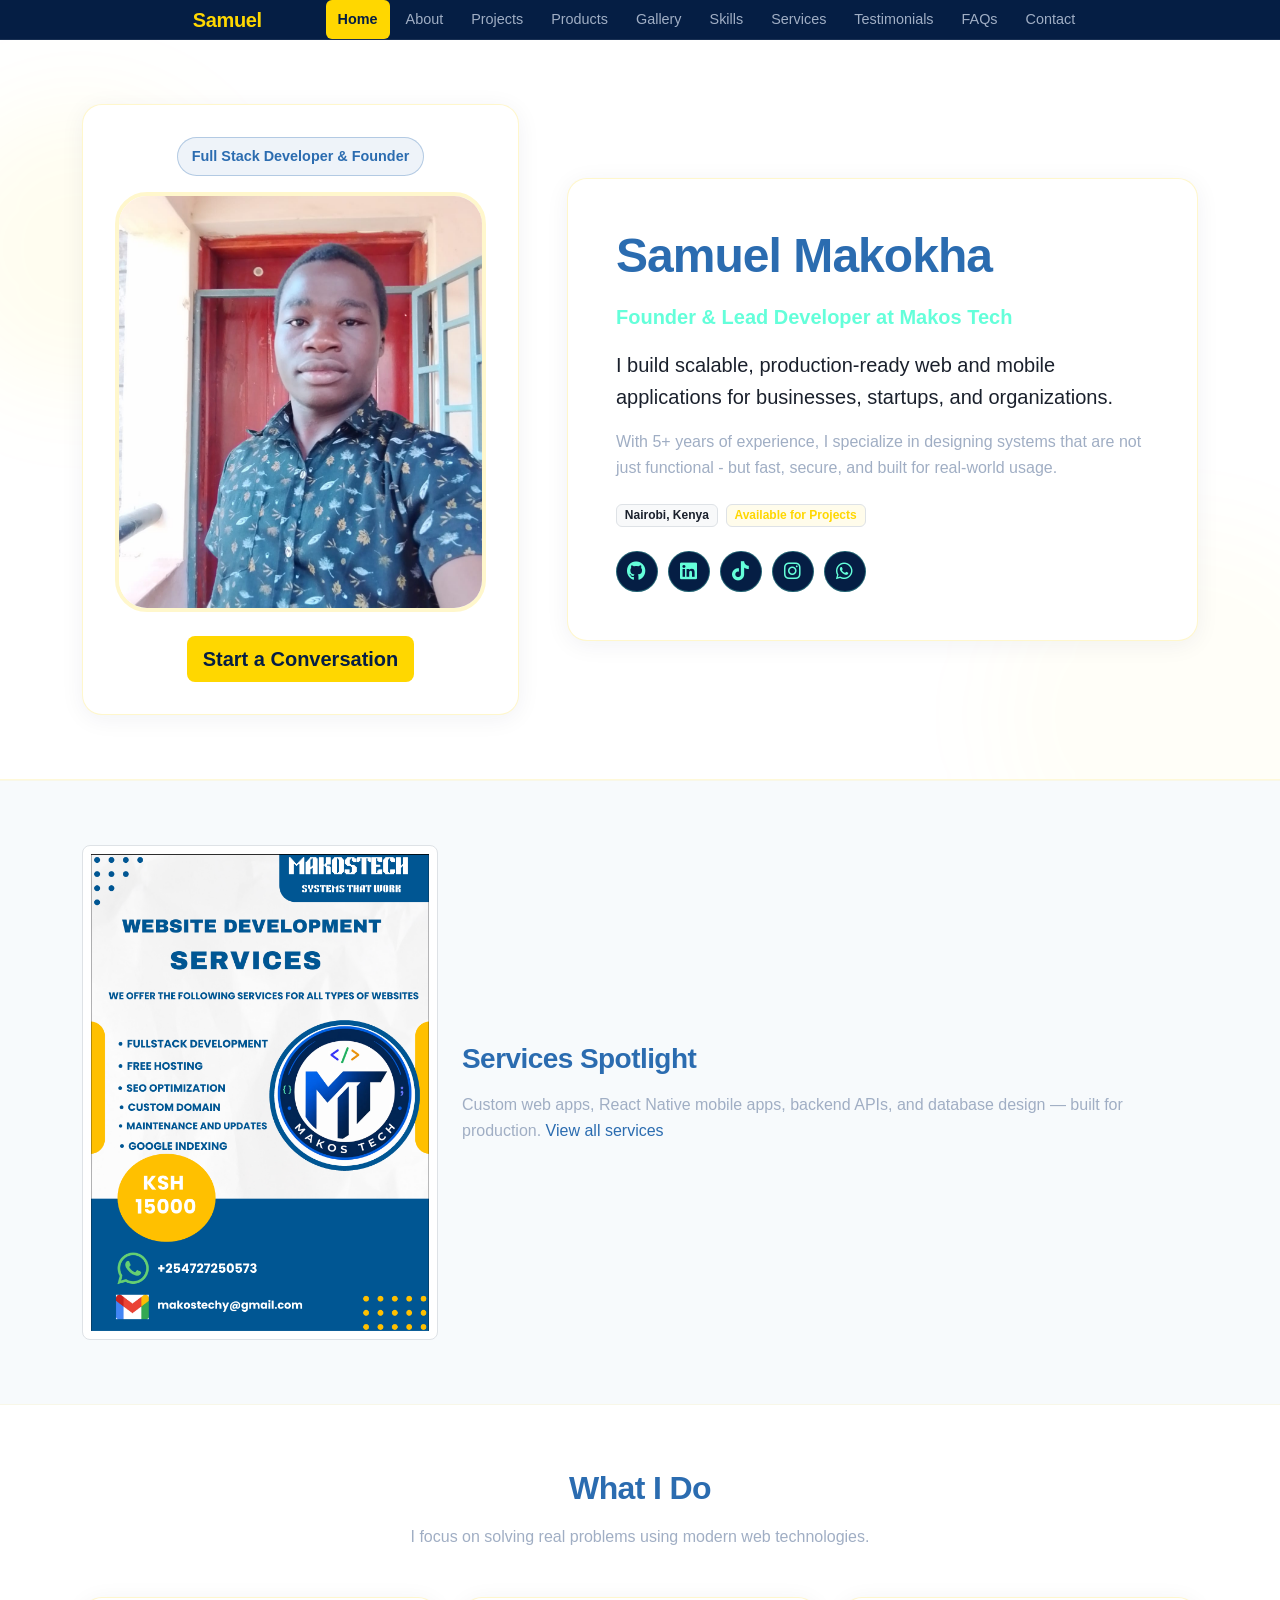
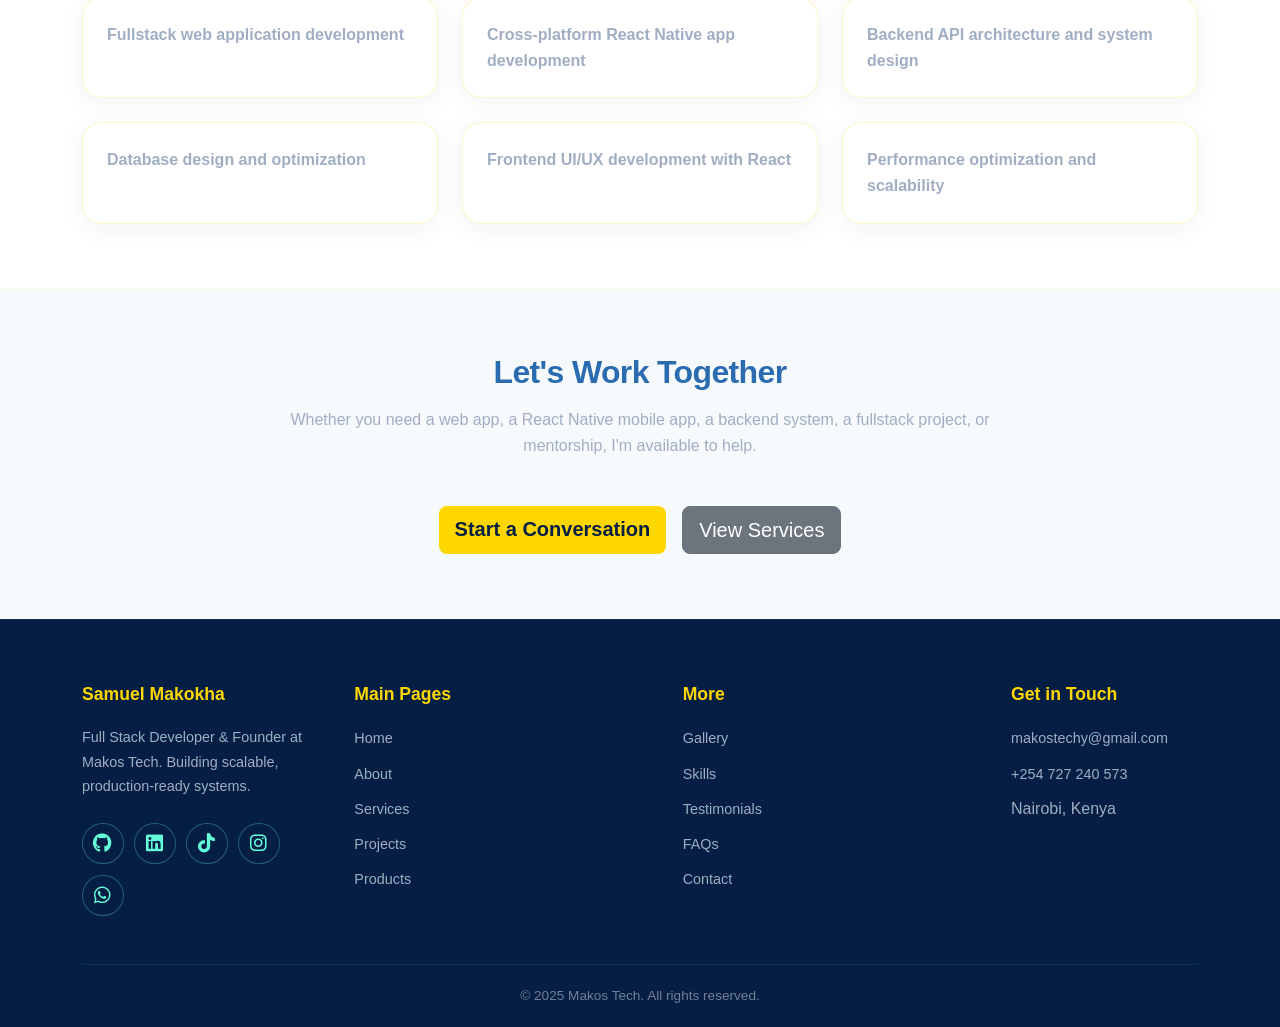
==== index.html @ b1ab79cf "change heading color from yellow to blue" ====
<!DOCTYPE html>
<html lang="en">
<head>
  <meta charset="utf-8">
  <meta name="viewport" content="width=device-width, initial-scale=1">
  <title>Samuel Makokha - Portfolio</title>
  <link href="https://cdn.jsdelivr.net/npm/bootstrap@5.3.8/dist/css/bootstrap.min.css" rel="stylesheet">
  <link rel="stylesheet" href="https://cdnjs.cloudflare.com/ajax/libs/font-awesome/6.4.2/css/all.min.css" />
  <link rel="stylesheet" href="style.css">
  <link rel="icon" type="image/x-icon" href="/images/MT logo.png">
</head>
<body>
  <nav class="nav" aria-label="Main navigation">
    <div class="nav-wrap">
      <a class="nav-brand" href="index.html">Samuel</a>
      <input class="nav-check" id="nav-open" type="checkbox" aria-label="Open navigation">
      <label class="nav-toggle" for="nav-open" aria-label="Toggle navigation">
        <span></span>
        <span></span>
        <span></span>
      </label>
      <div class="nav-menu">
        <ul class="nav-list">
          <li class="nav-item"><a class="nav-link is-active" href="index.html">Home</a></li>
          <li class="nav-item"><a class="nav-link" href="about.html">About</a></li>
          <li class="nav-item"><a class="nav-link" href="projects.html">Projects</a></li>
          <li class="nav-item"><a class="nav-link" href="products.html">Products</a></li>
          <li class="nav-item"><a class="nav-link" href="gallery.html">Gallery</a></li>
          <li class="nav-item"><a class="nav-link" href="skills.html">Skills</a></li>
          <li class="nav-item"><a class="nav-link" href="services.html">Services</a></li>
          <li class="nav-item"><a class="nav-link" href="testimonials.html">Testimonials</a></li>
          <li class="nav-item"><a class="nav-link" href="faqs.html">FAQs</a></li>
          <li class="nav-item"><a class="nav-link" href="contact.html">Contact</a></li>
        </ul>
      </div>
    </div>
  </nav>
  <main>
    <section class="hero-section section-block">
      <div class="container position-relative z-1">
        <div class="row align-items-center g-5">
          <div class="col-lg-5">
            <div class="hero-left-card">
              <span class="pill pill-teal">Full Stack Developer & Founder</span>
              <img src="images/profile.jpeg" alt="Samuel Makokha" class="hero-image mb-4">
              <a class="btn btn-primary btn-lg" href="contact.html">Start a Conversation</a>
            </div>
          </div>

          <div class="col-lg-7">
            <div class="hero-right-card p-4 p-md-5">
              <h1 class="section-heading display-5 fw-bold mb-3">Samuel Makokha</h1>
              <p class="lead text-blue fw-semibold mb-3">Founder & Lead Developer at Makos Tech</p>
              <p class="fs-5 text-dark mb-3">I build scalable, production-ready web and mobile applications for businesses,
                 startups, and organizations.</p>
              <p class="fs-6 text-secondary mb-4">With 5+ years of experience, I specialize in designing systems that are not just functional - but fast, secure, and built for real-world usage.</p>

              <div class="d-flex flex-wrap gap-2 mb-4">
                <span class="badge bg-light text-dark border">Nairobi, Kenya</span>
                <span class="badge border badge-gold">Available for Projects</span>
              </div>

              <div class="social-links">
                <a class="social-link" href="https://github.com/makos-757" target="_blank" rel="noopener noreferrer" aria-label="Open GitHub" title="GitHub"><i class="fa-brands fa-github"></i></a>
                <a class="social-link" href="https://www.linkedin.com/company/makos-tech/?viewAsMember=true" target="_blank" rel="noopener noreferrer" aria-label="Open LinkedIn" title="LinkedIn"><i class="fa-brands fa-linkedin"></i></a>
                <a class="social-link" href="https://www.tiktok.com/@makostech" target="_blank" rel="noopener noreferrer" aria-label="Open TikTok" title="TikTok"><i class="fa-brands fa-tiktok"></i></a>
                <a class="social-link" href="https://www.instagram.com/makostech/" target="_blank" rel="noopener noreferrer" aria-label="Open Instagram" title="Instagram"><i class="fa-brands fa-instagram"></i></a>
                <a class="social-link" href="https://chat.whatsapp.com/KTQZyUIT5fdFhm53N8FenB?s=cl&p=i&ilr=4" target="_blank" rel="noopener noreferrer" aria-label="Open WhatsApp" title="WhatsApp"><i class="fa-brands fa-whatsapp"></i></a>
              </div>
            </div>
          </div>
        </div>
      </div>
    </section>
  
    <section class="section-block bg-blue-soft">
      <div class="container">
        <div class="row align-items-center g-4">
          <div class="col-lg-4">
            <img src="images/services.png" alt="Services overview" class="img-fluid rounded-3 border bg-white p-2">
          </div>
          <div class="col-lg-8">
            <h2 class="section-heading h3 mb-3">Services Spotlight</h2>
            <p class="section-subtitle mb-0">Custom web apps, React Native mobile apps, backend APIs, and database design — built for production. <a href="services.html">View all services</a></p>
          </div>
        </div>
      </div>
    </section>
    <section class="section-block bg-white">
      <div class="container">
        <div class="text-center mb-5">
          <h2 class="section-heading h2 mb-3">What I Do</h2>
          <p class="section-subtitle subtitle-box">I focus on solving real problems using modern web technologies.</p>
        </div>

        <div class="row g-4">
          <div class="col-md-6 col-lg-4">
            <article class="soft-card p-4 h-100"><strong>Fullstack web application development</strong></article>
          </div>
          <div class="col-md-6 col-lg-4">
            <article class="soft-card p-4 h-100"><strong>Cross-platform React Native app development</strong></article>
          </div>
          <div class="col-md-6 col-lg-4">
            <article class="soft-card p-4 h-100"><strong>Backend API architecture and system design</strong></article>
          </div>
          <div class="col-md-6 col-lg-4">
            <article class="soft-card p-4 h-100"><strong>Database design and optimization</strong></article>
          </div>
          <div class="col-md-6 col-lg-4">
            <article class="soft-card p-4 h-100"><strong>Frontend UI/UX development with React</strong></article>
          </div>
          <div class="col-md-6 col-lg-4">
            <article class="soft-card p-4 h-100"><strong>Performance optimization and scalability</strong></article>
          </div>
        </div>
      </div>
    </section>

    <section class="section-block bg-blue-soft">
      <div class="container">
        <div class="text-center mb-5">
          <h2 class="section-heading h2 mb-3">Let's Work Together</h2>
          <p class="section-subtitle subtitle-box">Whether you need a web app, a React Native mobile app, a backend system, a fullstack project, or mentorship, I'm available to help.</p>
        </div>
        <div class="d-flex flex-column flex-md-row justify-content-center gap-3">
          <a class="btn btn-primary btn-lg" href="contact.html">Start a Conversation</a>
          <a class="btn btn-secondary btn-lg" href="services.html">View Services</a>
        </div>
      </div>
    </section>
  </main>

  <footer class="site-footer">
    <div class="container">
      <div class="footer-grid">
        <div class="footer-col">
          <h4 class="footer-heading">Samuel Makokha</h4>
          <p class="footer-text">Full Stack Developer & Founder at Makos Tech. Building scalable, production-ready systems.</p>
          <div class="social-links">
            <a class="social-link" href="https://github.com/makos-757" target="_blank" rel="noopener noreferrer" aria-label="GitHub"><i class="fa-brands fa-github"></i></a>
            <a class="social-link" href="https://www.linkedin.com/company/makos-tech/?viewAsMember=true" target="_blank" rel="noopener noreferrer" aria-label="LinkedIn"><i class="fa-brands fa-linkedin"></i></a>
            <a class="social-link" href="https://www.tiktok.com/@makostech" target="_blank" rel="noopener noreferrer" aria-label="TikTok"><i class="fa-brands fa-tiktok"></i></a>
            <a class="social-link" href="https://www.instagram.com/makostech/" target="_blank" rel="noopener noreferrer" aria-label="Instagram"><i class="fa-brands fa-instagram"></i></a>
            <a class="social-link" href="https://chat.whatsapp.com/KTQZyUIT5fdFhm53N8FenB?s=cl&p=i&ilr=4" target="_blank" rel="noopener noreferrer" aria-label="WhatsApp"><i class="fa-brands fa-whatsapp"></i></a>
          </div>
        </div>

        <div class="footer-col">
          <h4 class="footer-heading">Main Pages</h4>
          <ul class="footer-links">
            <li><a href="index.html">Home</a></li>
            <li><a href="about.html">About</a></li>
            <li><a href="services.html">Services</a></li>
            <li><a href="projects.html">Projects</a></li>
            <li><a href="products.html">Products</a></li>
          </ul>
        </div>

        <div class="footer-col">
          <h4 class="footer-heading">More</h4>
          <ul class="footer-links">
            <li><a href="gallery.html">Gallery</a></li>
            <li><a href="skills.html">Skills</a></li>
            <li><a href="testimonials.html">Testimonials</a></li>
            <li><a href="faqs.html">FAQs</a></li>
            <li><a href="contact.html">Contact</a></li>
          </ul>
        </div>

        <div class="footer-col">
          <h4 class="footer-heading">Get in Touch</h4>
          <ul class="footer-links">
            <li><a href="mailto:makostechy@gmail.com">makostechy@gmail.com</a></li>
            <li><a href="tel:+254727240573">+254 727 240 573</a></li>
            <li>Nairobi, Kenya</li>
          </ul>
        </div>
      </div>

      <div class="footer-bottom">
        <p>&copy; 2025 Makos Tech. All rights reserved.</p>
      </div>
    </div>
  </footer>
  <button id="scrollTopBtn" aria-label="Scroll to top" title="Back to top">&#8593;</button>
  <script src="https://cdn.jsdelivr.net/npm/bootstrap@5.3.8/dist/js/bootstrap.bundle.min.js"></script>
  <script src="main.js"></script>
</body>
</html>
---- style.css ----
/* ---Base Styles--- */
* {
  box-sizing: border-box;
  margin: 0;
  padding: 0;
  font-family: 'Poppins', sans-serif;
}

body {
  background: #ffffff;
  color: #a0aec4;
  line-height: 1.6;
}

a {
  color: #2b6cb0;
  text-decoration: none;
  transition: color 0.2s ease;
}

a:hover {
  color: #ffd700;
}

/* ---Navbar Styles--- */
.nav {
  background: #051e44;
  border-bottom: 1px solid rgba(255, 255, 255, 0.08);
  position: sticky;
  top: 0;
  z-index: 1000;
}

.nav-wrap {
  align-items: center;
  display: flex;
  gap: 4rem;
  margin: 0 auto;
  max-width: 1200px;
  padding: 0 1rem;
  position: relative;
}

.nav-brand {
  color: #ffd700;
  font-weight: 700;
  font-size: 1.25rem;
  text-decoration: none;
  letter-spacing: -0.02em;
}

.nav-menu {
  align-items: center;
  display: flex;
  margin-left: auto;
}

.nav-list {
  align-items: center;
  display: flex;
  gap: 0.25rem;
  list-style: none;
  margin: 0;
  padding: 0;
}

.nav-link {
  border-radius: 0.375rem;
  color: #a0aec4;
  display: block;
  padding: 0.5rem 0.75rem;
  text-decoration: none;
  font-size: 0.9rem;
  font-weight: 500;
  transition: background-color 0.2s ease, color 0.2s ease, transform 0.2s ease;
}

.nav-link:hover,
.nav-link:focus {
  background: rgba(255, 215, 0, 0.1);
  color: #ffd700;
}

.nav-link.is-active {
  background: #ffd700;
  color: #051e44;
  font-weight: 600;
}

.nav-check {
  display: none;
}

.nav-toggle {
  align-items: center;
  background: transparent;
  border: 1px solid rgba(255, 255, 255, 0.2);
  border-radius: 0.375rem;
  cursor: pointer;
  display: none;
  flex-direction: column;
  gap: 4px;
  justify-content: center;
  padding: 0.4rem 0.5rem;
  transition: background-color 0.2s ease;
}

.nav-toggle:hover {
  background: rgba(255, 215, 0, 0.1);
}

.nav-toggle span {
  background: #ffd700;
  border-radius: 999px;
  display: block;
  height: 2px;
  width: 20px;
}

/* ---Section Styles--- */
.section-block {
  padding: 4rem 0;
}

.section-block.compact {
  padding: 3rem 0;
}

.section-heading {
  color: #2b6cb0;
  font-weight: 800;
  letter-spacing: -0.02em;
}

.section-subtitle {
  color: #a0aec4;
}

/* ---Hero Styles--- */
.hero-section {
  background: #ffffff;
  border-bottom: 1px solid rgba(255, 215, 0, 0.15);
  overflow: hidden;
  position: relative;
}

.hero-section::before,
.hero-section::after {
  background: rgba(255, 215, 0, 0.06);
  border-radius: 999px;
  content: "";
  filter: blur(48px);
  position: absolute;
}

.hero-section::before {
  height: 18rem;
  left: -4rem;
  top: 4rem;
  width: 18rem;
}

.hero-section::after {
  height: 24rem;
  opacity: 0.5;
  right: -6rem;
  bottom: -8rem;
  width: 24rem;
}

.hero-left-card,
.hero-right-card,
.soft-card,
.project-card,
.skill-card,
.contact-card {
  background: #ffffff;
  border: 1px solid rgba(255, 215, 0, 0.2);
  border-radius: 1.25rem;
  box-shadow: 0 4px 24px rgba(5, 30, 68, 0.06);
}

.hero-left-card {
  align-items: center;
  display: flex;
  flex-direction: column;
  justify-content: center;
  min-height: 100%;
  padding: 2rem;
  text-align: center;
}

.hero-image {
  border: 4px solid rgba(255, 215, 0, 0.2);
  border-radius: 2rem;
  height: 100%;
  max-height: 420px;
  object-fit: cover;
  width: 100%;
}

/* ---Cards & Components--- */
.pill {
  align-items: center;
  background: rgba(255, 215, 0, 0.08);
  border: 1px solid rgba(255, 215, 0, 0.25);
  border-radius: 999px;
  color: #2b6cb0;
  display: inline-flex;
  font-size: 0.9rem;
  font-weight: 700;
  gap: 0.4rem;
  margin-bottom: 1rem;
  padding: 0.45rem 0.85rem;
}

.service-card,
.feature-card,
.project-card,
.skill-card,
.contact-card {
  transition: transform 0.2s ease, border-color 0.2s ease, box-shadow 0.2s ease;
}

.service-card:hover,
.feature-card:hover,
.project-card:hover,
.skill-card:hover,
.contact-card:hover {
  border-color: #ffd700;
  box-shadow: 0 8px 32px rgba(255, 215, 0, 0.1);
  transform: translateY(-3px);
}

.skill-group {
  background: #ffffff;
  border: 1px solid rgba(255, 215, 0, 0.2);
  border-radius: 1rem;
  padding: 1.5rem;
}

.skill-row {
  margin-bottom: 1rem;
}

.skill-label {
  color: #1a202c;
  font-size: 0.95rem;
  font-weight: 700;
}

.skill-percent {
  color: #ffd700;
  font-weight: 800;
}

.skill-track {
  background: rgba(255, 215, 0, 0.12);
  border-radius: 999px;
  height: 0.65rem;
  overflow: hidden;
}

.skill-fill {
  background: linear-gradient(90deg, #ffd700, #e6c200);
  border-radius: 999px;
  height: 100%;
}


/* ---Unified Utilities--- */
.pill-teal {
  background: rgba(43, 108, 176, 0.08);
  border-color: rgba(43, 108, 176, 0.3);
  color: #2b6cb0;
}

.badge-gold {
  background: rgba(255, 215, 0, 0.08);
  border-color: rgba(255, 215, 0, 0.3);
  color: #ffd700;
}

.fill-82 { width: 82%; }
.fill-85 { width: 85%; }
.fill-88 { width: 88%; }
.fill-90 { width: 90%; }
.fill-92 { width: 92%; }
.fill-95 { width: 95%; }

.subtitle-box {
  margin-inline: auto;
  max-width: 720px;
}

/* ---Utility Classes--- */
.bg-blue-soft {
  background: #f7fafc;
  border-bottom: 1px solid rgba(255, 215, 0, 0.08);
  border-top: 1px solid rgba(255, 215, 0, 0.08);
}

.bg-white {
  background: #ffffff;
}

.bg-blue-dark {
  background: #051e44;
  color: #a0aec4;
}

.text-primary {
  color: #ffd700 !important;
}

.text-dark {
  color: #1a202c !important;
}

.text-secondary {
  color: #a0aec4 !important;
}

.text-muted {
  color: #a0aec4 !important;
}

.text-blue {
  color: #64ffda !important;
}

.lead {
  color: #1a202c;
  font-weight: 600;
}

.display-5 {
  color: #2b6cb0;
}

.badge {
  font-weight: 600;
}

/* ---Lists--- */
.list-check {
  list-style: none;
  padding-left: 0;
}

.list-check li {
  margin-bottom: 0.5rem;
  padding-left: 1.75rem;
  position: relative;
}

.list-check li::before {
  color: #ffd700;
  content: "✓";
  font-weight: 900;
  left: 0;
  position: absolute;
}

.feature-list {
  padding-left: 1.25rem;
}

.feature-list li {
  margin-bottom: 0.35rem;
}

/* ---Social Links--- */
.social-links {
  display: flex;
  flex-wrap: wrap;
  gap: 0.65rem;
}

.social-link {
  align-items: center;
  background: #051e44;
  border: 1px solid rgba(100, 255, 218, 0.3);
  border-radius: 999px;
  color: #64ffda;
  display: inline-flex;
  font-size: 1.2rem;
  font-weight: 800;
  height: 2.6rem;
  justify-content: center;
  text-decoration: none;
  transition: all 0.2s ease;
  width: 2.6rem;
}

.social-link:hover {
  background: #64ffda;
  color: #051e44;
  border-color: #64ffda;
  transform: translateY(-2px);
}

/* ---FAQs Accordion--- */
.accordion-button {
  color: #1a202c;
  font-size: 1rem;
  font-weight: 600;
}

.accordion-button:not(.collapsed) {
  background: rgba(255, 215, 0, 0.08);
  color: #051e44;
  box-shadow: inset 0 -1px 0 rgba(5, 30, 68, 0.08);
}

.accordion-button:focus {
  box-shadow: 0 0 0 0.25rem rgba(255, 215, 0, 0.2);
  border-color: #ffd700;
}

/* ---Contact Form--- */
.form-control,
.form-select {
  border: 1px solid rgba(255, 215, 0, 0.2);
  border-radius: 0.5rem;
  padding: 0.65rem 1rem;
}

.form-control:focus,
.form-select:focus {
  border-color: #ffd700;
  box-shadow: 0 0 0 0.25rem rgba(255, 215, 0, 0.1);
}

.form-label {
  color: #1a202c;
  font-size: 0.9rem;
  font-weight: 700;
  margin-bottom: 0.35rem;
}

/* ---Buttons--- */
.btn-primary {
  background: #ffd700;
  border: none;
  color: #051e44;
  font-weight: 700;
}

.btn-primary:hover {
  background: #e6c200;
  color: #051e44;
}

.btn-outline-primary {
  border-color: #ffd700;
  color: #051e44;
}

.btn-outline-primary:hover {
  background: #ffd700;
  color: #051e44;
}

.btn-success {
  background: #051e44;
  border: none;
  color: #ffd700;
  font-weight: 700;
}

.btn-success:hover {
  background: #0a2f66;
  color: #ffd700;
}

.btn-outline-dark {
  border-color: #a0aec4;
  color: #1a202c;
}

.btn-outline-dark:hover {
  background: #1a202c;
  color: #ffffff;
}

/* ---Scroll To Top--- */
#scrollTopBtn {
  background: #051e44;
  border: 2px solid #64ffda;
  border-radius: 50%;
  bottom: 2rem;
  color: #64ffda;
  cursor: pointer;
  display: none;
  font-size: 1.25rem;
  height: 3rem;
  line-height: 1;
  position: fixed;
  right: 2rem;
  width: 3rem;
  z-index: 999;
  align-items: center;
  justify-content: center;
  transition: background 0.2s ease, color 0.2s ease, transform 0.2s ease;
}

#scrollTopBtn:hover {
  background: #64ffda;
  color: #051e44;
  transform: translateY(-2px);
}

/* ---Footer--- */
.site-footer {
  background: #051e44;
  border-top: 1px solid rgba(100, 255, 218, 0.1);
  padding: 4rem 0 0;
}

.footer-grid {
  display: grid;
  grid-template-columns: 1.2fr 1.5fr 1.5fr 1fr;
  gap: 3rem;
}

.footer-heading {
  color: #ffd700;
  font-size: 1.1rem;
  font-weight: 700;
  margin-bottom: 1.25rem;
}

.footer-text {
  color: #a0aec4;
  font-size: 0.9rem;
  line-height: 1.7;
  margin-bottom: 1.5rem;
  max-width: 280px;
}

.footer-links {
  list-style: none;
  padding: 0;
  margin: 0;
}

.footer-links li {
  margin-bottom: 0.6rem;
}

.footer-links li a {
  color: #a0aec4;
  font-size: 0.9rem;
  text-decoration: none;
  transition: color 0.2s ease, padding-left 0.2s ease;
}

.footer-links li a:hover {
  color: #64ffda;
  padding-left: 4px;
}

.footer-bottom {
  border-top: 1px solid rgba(100, 255, 218, 0.08);
  margin-top: 3rem;
  padding: 1.25rem 0;
  text-align: center;
}

.footer-bottom p {
  color: #718096;
  font-size: 0.85rem;
  margin: 0;
}

/* ---Responsive--- */
@media (max-width: 768px) {
  #scrollTopBtn {
    bottom: 1.25rem;
    right: 1.25rem;
    height: 2.5rem;
    width: 2.5rem;
    font-size: 1rem;
  }

  .nav-wrap {
    justify-content: space-between;
  }

  .nav-brand {
    margin-right: auto;
  }

  .nav-toggle {
    display: inline-flex;
  }

  .nav-menu {
    position: absolute;
    top: 100%;
    right: 0;
    display: flex;
    align-items: stretch;
    width: min(18rem, calc(100vw - 2rem));
    background: #051e44;
    border: 1px solid rgba(255, 215, 0, 0.15);
    border-radius: 0 0 0.75rem 0.75rem;
    box-shadow: 0 10px 24px rgba(0, 0, 0, 0.15);
    overflow: hidden;
    max-height: 0;
    opacity: 0;
    pointer-events: none;
    transform: translateY(-4px);
    transform-origin: top right;
    transition: max-height 0.35s ease, opacity 0.3s ease, transform 0.3s ease;
  }

  .nav-check:checked ~ .nav-menu {
    max-height: 420px;
    opacity: 1;
    pointer-events: auto;
    transform: translateY(0);
  }

  .nav-list {
    flex-direction: column;
    align-items: stretch;
    width: 100%;
    padding: 0.5rem;
  }

  .nav-link {
    padding: 0.75rem 1rem;
    border-radius: 0.5rem;
    color: #a0aec4;
  }

  .nav-link:hover,
  .nav-link:focus {
    background: rgba(255, 215, 0, 0.1);
    color: #ffd700;
    transform: translateX(2px);
  }

  .nav-link.is-active {
    background: #ffd700;
    color: #051e44;
  }

  .section-block {
    padding: 3rem 0;
  }

  .site-footer {
    padding: 3rem 0 0;
  }

  .footer-grid {
    grid-template-columns: 1fr;
    gap: 2.5rem;
  }

  .footer-col {
    text-align: center;
  }

  .footer-text {
    max-width: 100%;
  }

  .social-links {
    justify-content: center;
  }
}
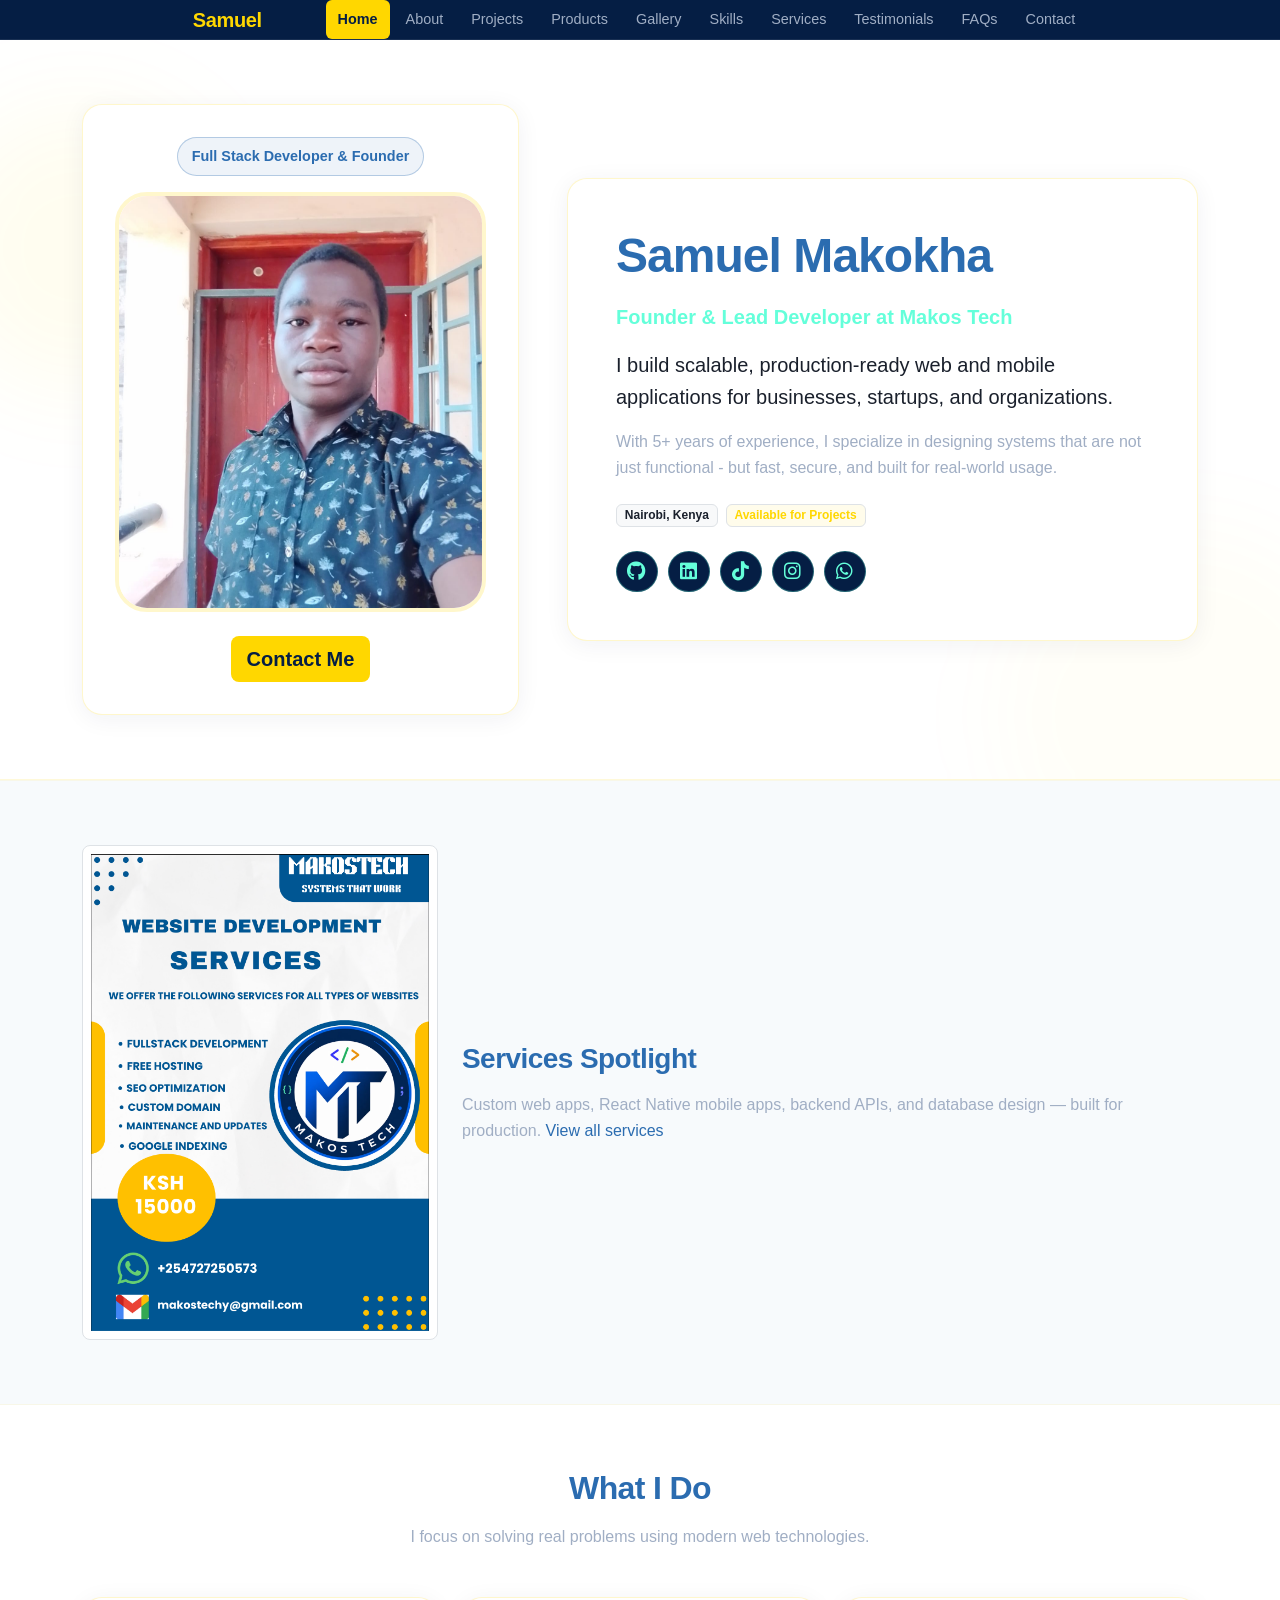
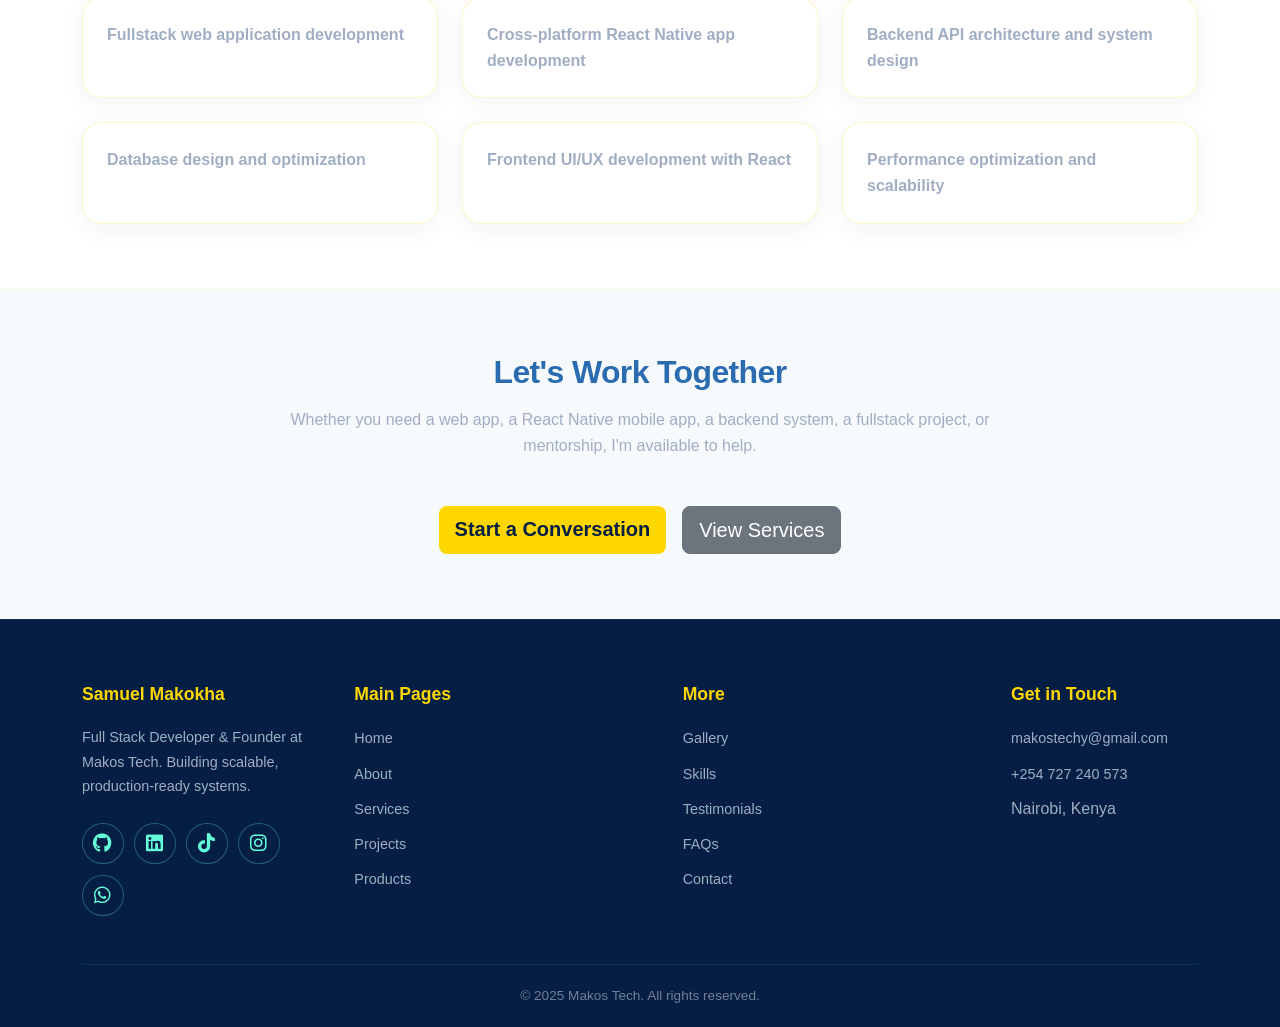
==== commit f817372a: "enhance the favicon for all pages" ====
--- a/index.html
+++ b/index.html
@@ -43,7 +43,7 @@
             <div class="hero-left-card">
               <span class="pill pill-teal">Full Stack Developer & Founder</span>
               <img src="images/profile.jpeg" alt="Samuel Makokha" class="hero-image mb-4">
-              <a class="btn btn-primary btn-lg" href="contact.html">Start a Conversation</a>
+              <a class="btn btn-primary btn-lg" href="contact.html">Contact Me </a>
             </div>
           </div>
 
--- a/style.css
+++ b/style.css
@@ -230,6 +230,15 @@
   border-color: #ffd700;
   box-shadow: 0 8px 32px rgba(255, 215, 0, 0.1);
   transform: translateY(-3px);
+}
+
+.project-card {
+  padding: 1rem;
+}
+
+.project-card img {
+  max-height: 180px;
+  object-fit: cover;
 }
 
 .skill-group {
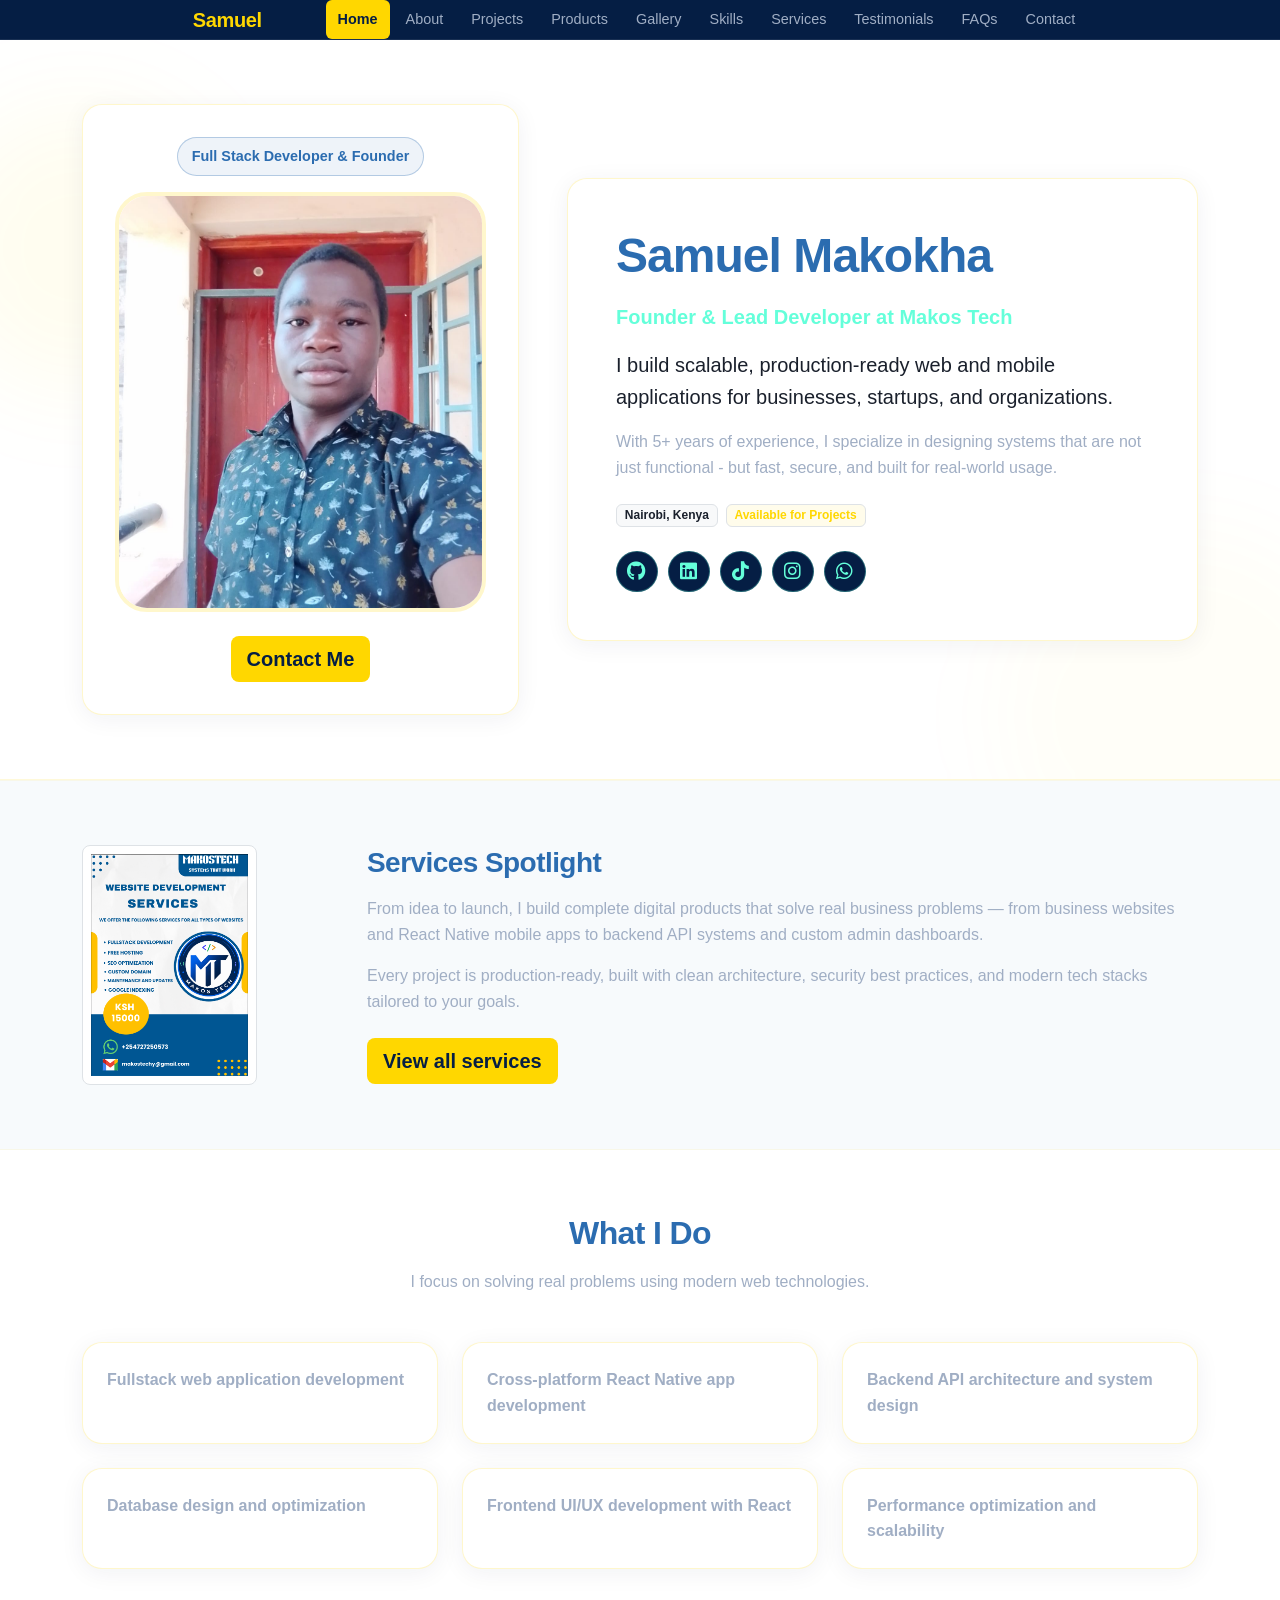
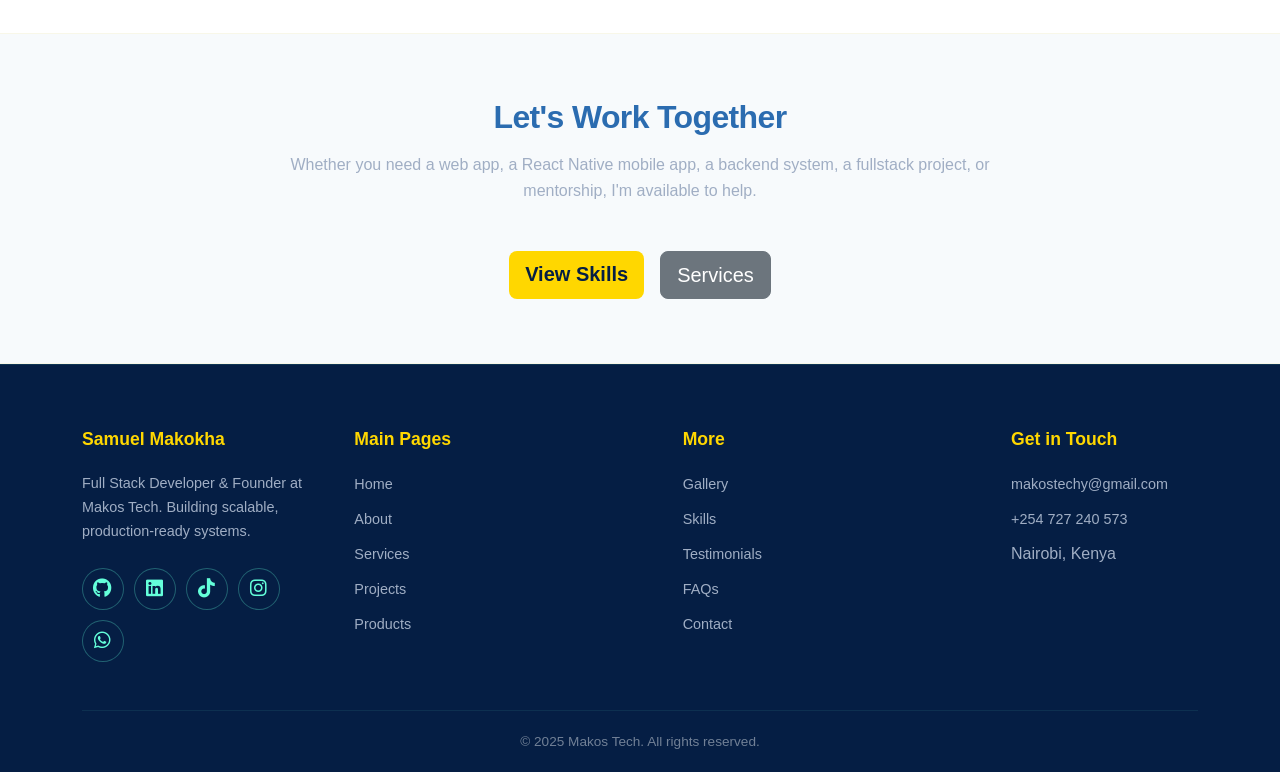
==== commit 7fc9f38f: "organised the home page very well" ====
--- a/index.html
+++ b/index.html
@@ -76,12 +76,14 @@
     <section class="section-block bg-blue-soft">
       <div class="container">
         <div class="row align-items-center g-4">
-          <div class="col-lg-4">
+          <div class="col-lg-3">
             <img src="images/services.png" alt="Services overview" class="img-fluid rounded-3 border bg-white p-2">
           </div>
-          <div class="col-lg-8">
+          <div class="col-lg-9">
             <h2 class="section-heading h3 mb-3">Services Spotlight</h2>
-            <p class="section-subtitle mb-0">Custom web apps, React Native mobile apps, backend APIs, and database design — built for production. <a href="services.html">View all services</a></p>
+            <p class="section-subtitle mb-3">From idea to launch, I build complete digital products that solve real business problems — from business websites and React Native mobile apps to backend API systems and custom admin dashboards.</p>
+            <p class="section-subtitle mb-4">Every project is production-ready, built with clean architecture, security best practices, and modern tech stacks tailored to your goals.</p>
+            <a href="services.html" class="btn btn-primary btn-lg">View all services</a>
           </div>
         </div>
       </div>
@@ -123,8 +125,8 @@
           <p class="section-subtitle subtitle-box">Whether you need a web app, a React Native mobile app, a backend system, a fullstack project, or mentorship, I'm available to help.</p>
         </div>
         <div class="d-flex flex-column flex-md-row justify-content-center gap-3">
-          <a class="btn btn-primary btn-lg" href="contact.html">Start a Conversation</a>
-          <a class="btn btn-secondary btn-lg" href="services.html">View Services</a>
+          <a class="btn btn-primary btn-lg" href="skills.html">View Skills</a>
+          <a class="btn btn-secondary btn-lg" href="services.html">Services</a>
         </div>
       </div>
     </section>
--- a/style.css
+++ b/style.css
@@ -230,6 +230,10 @@
   border-color: #ffd700;
   box-shadow: 0 8px 32px rgba(255, 215, 0, 0.1);
   transform: translateY(-3px);
+}
+
+.bg-blue-soft img {
+  max-height: 240px;
 }
 
 .project-card {
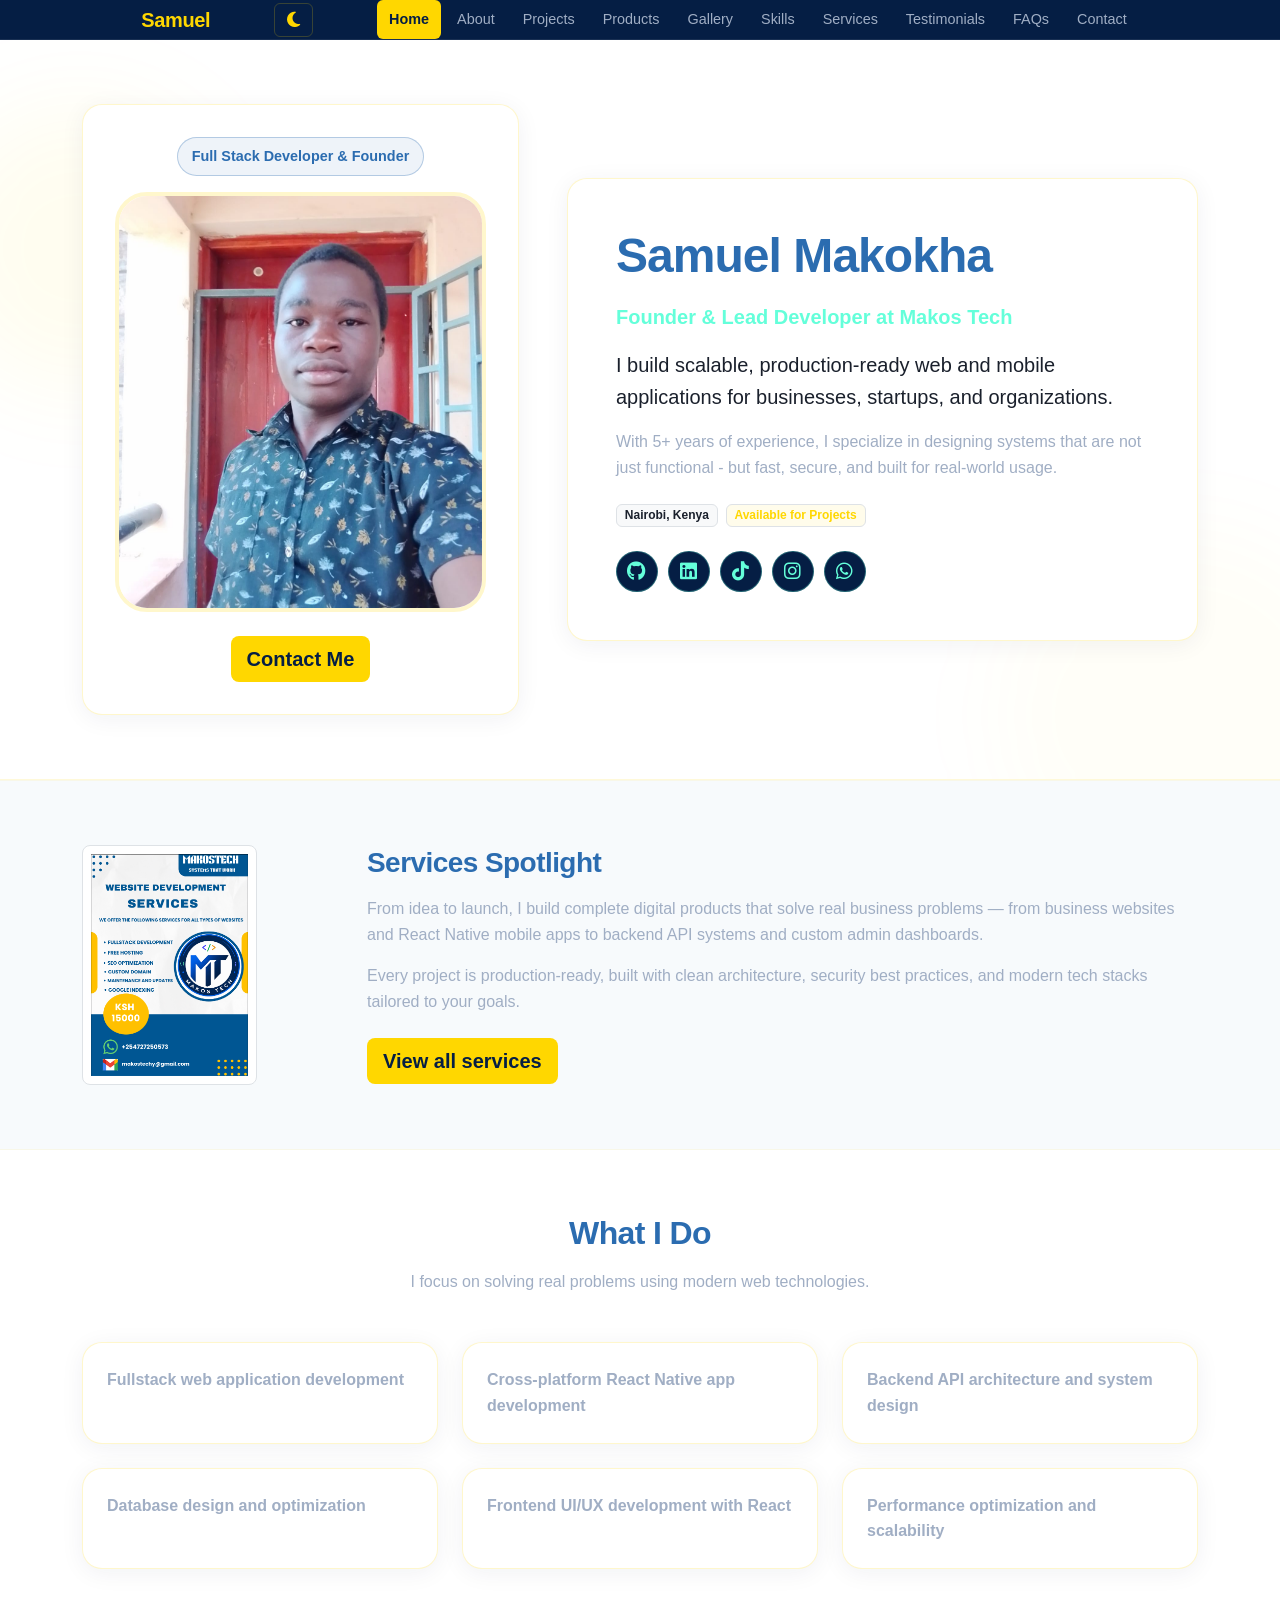
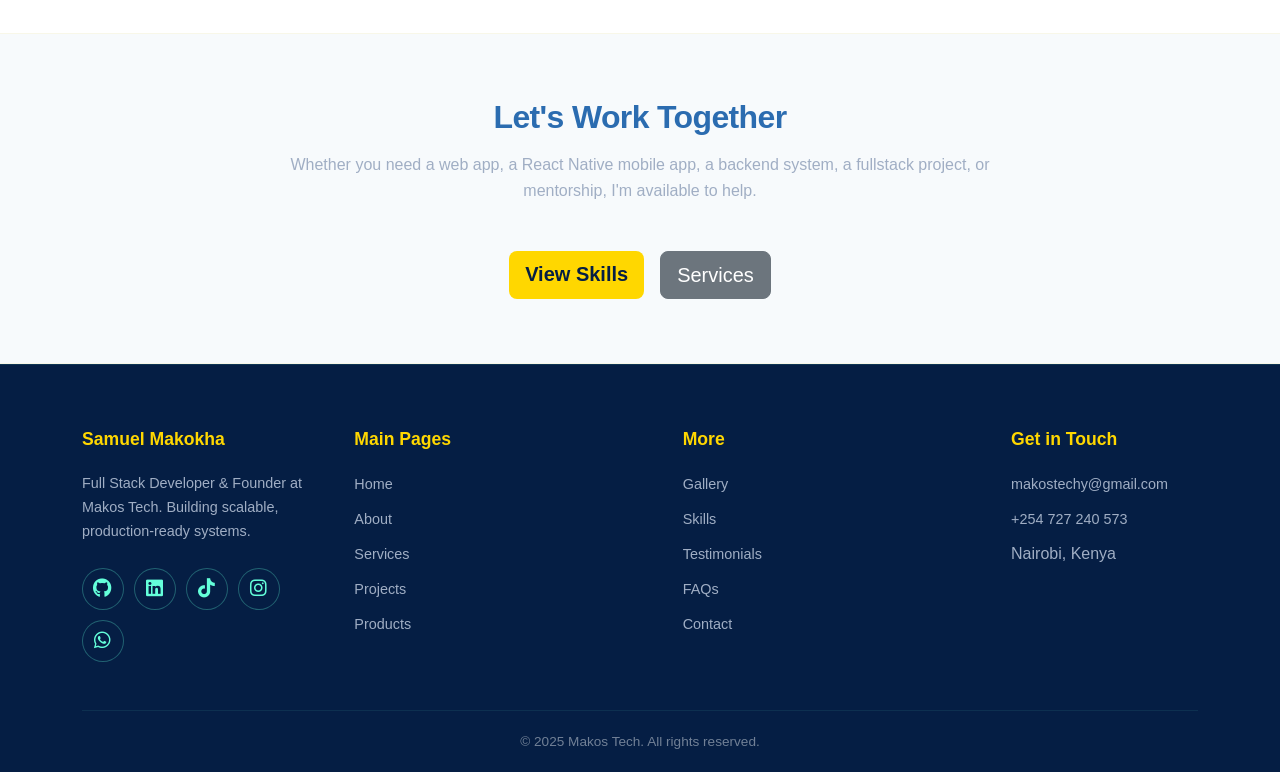
==== commit 772a5fa4: "toggle" ====
--- a/index.html
+++ b/index.html
@@ -19,6 +19,9 @@
         <span></span>
         <span></span>
       </label>
+      <button id="theme-toggle" class="theme-toggle" aria-label="Toggle dark mode">
+        <i class="fa-solid fa-moon"></i>
+      </button>
       <div class="nav-menu">
         <ul class="nav-list">
           <li class="nav-item"><a class="nav-link is-active" href="index.html">Home</a></li>
--- a/style.css
+++ b/style.css
@@ -53,6 +53,25 @@
   align-items: center;
   display: flex;
   margin-left: auto;
+}
+
+.theme-toggle {
+  background: transparent;
+  border: 1px solid rgba(255, 215, 0, 0.2);
+  border-radius: 0.375rem;
+  color: #ffd700;
+  cursor: pointer;
+  display: inline-flex;
+  align-items: center;
+  justify-content: center;
+  font-size: 1.1rem;
+  padding: 0.45rem 0.75rem;
+  transition: background-color 0.2s ease, color 0.2s ease;
+}
+
+.theme-toggle:hover {
+  background: rgba(255, 215, 0, 0.1);
+  color: #ffd700;
 }
 
 .nav-list {
@@ -636,6 +655,16 @@
     transform: translateY(0);
   }
 
+  .theme-toggle-mobile {
+    display: block;
+    margin: 0.5rem;
+    text-align: center;
+  }
+
+  .theme-toggle {
+    order: 10;
+  }
+
   .nav-list {
     flex-direction: column;
     align-items: stretch;
@@ -686,3 +715,116 @@
     justify-content: center;
   }
 }
+
+/* ---Dark Mode Styles--- */
+body.dark-mode {
+  background: #0a1128;
+  color: #e2e8f0;
+}
+
+body.dark-mode .nav {
+  background: #051e44;
+}
+
+body.dark-mode .hero-section,
+body.dark-mode .hero-left-card,
+body.dark-mode .hero-right-card,
+body.dark-mode .soft-card,
+body.dark-mode .project-card,
+body.dark-mode .skill-card,
+body.dark-mode .contact-card,
+body.dark-mode .service-card,
+body.dark-mode .feature-card,
+body.dark-mode .skill-group {
+  background: #1a202c;
+  border-color: rgba(255, 215, 0, 0.3);
+}
+
+body.dark-mode .section-heading,
+body.dark-mode .display-5 {
+  color: #64ffda;
+}
+
+body.dark-mode .lead,
+body.dark-mode .text-dark {
+  color: #e2e8f0 !important;
+}
+
+body.dark-mode .section-subtitle {
+  color: #cbd5e0;
+}
+
+body.dark-mode .text-secondary {
+  color: #a0aec4 !important;
+}
+
+body.dark-mode .nav-link,
+body.dark-mode .footer-text,
+body.dark-mode .footer-links li a {
+  color: #cbd5e0;
+}
+
+body.dark-mode .nav-link:hover,
+body.dark-mode .nav-link:focus {
+  background: rgba(100, 255, 218, 0.1);
+  color: #64ffda;
+}
+
+body.dark-mode .social-link {
+  background: #1a202c;
+  border-color: rgba(100, 255, 218, 0.3);
+  color: #64ffda;
+}
+
+body.dark-mode .social-link:hover {
+  background: #64ffda;
+  color: #0a1128;
+}
+
+body.dark-mode .bg-blue-soft {
+  background: #1a202c;
+  border-color: rgba(100, 255, 218, 0.1);
+}
+
+body.dark-mode .badge {
+  background: rgba(100, 255, 218, 0.1);
+  border-color: rgba(100, 255, 218, 0.3);
+  color: #64ffda;
+}
+
+body.dark-mode .hero-image {
+  border-color: rgba(100, 255, 218, 0.2);
+}
+
+body.dark-mode .pill,
+body.dark-mode .pill-teal {
+  background: rgba(100, 255, 218, 0.08);
+  border-color: rgba(100, 255, 218, 0.3);
+  color: #64ffda;
+}
+
+body.dark-mode .btn-primary {
+  background: #64ffda;
+  color: #0a1128;
+}
+
+body.dark-mode .btn-primary:hover {
+  background: #4fd9c4;
+  color: #0a1128;
+}
+
+body.dark-mode .btn-success {
+  background: #1a202c;
+  color: #64ffda;
+}
+
+body.dark-mode .btn-success:hover {
+  background: #2d3748;
+  color: #64ffda;
+}
+
+body.dark-mode .nav-check:checked ~ .nav-menu {
+  border-color: rgba(255, 215, 0, 0.15);
+}
+
+/* ---Theme Toggle Responsive--- */
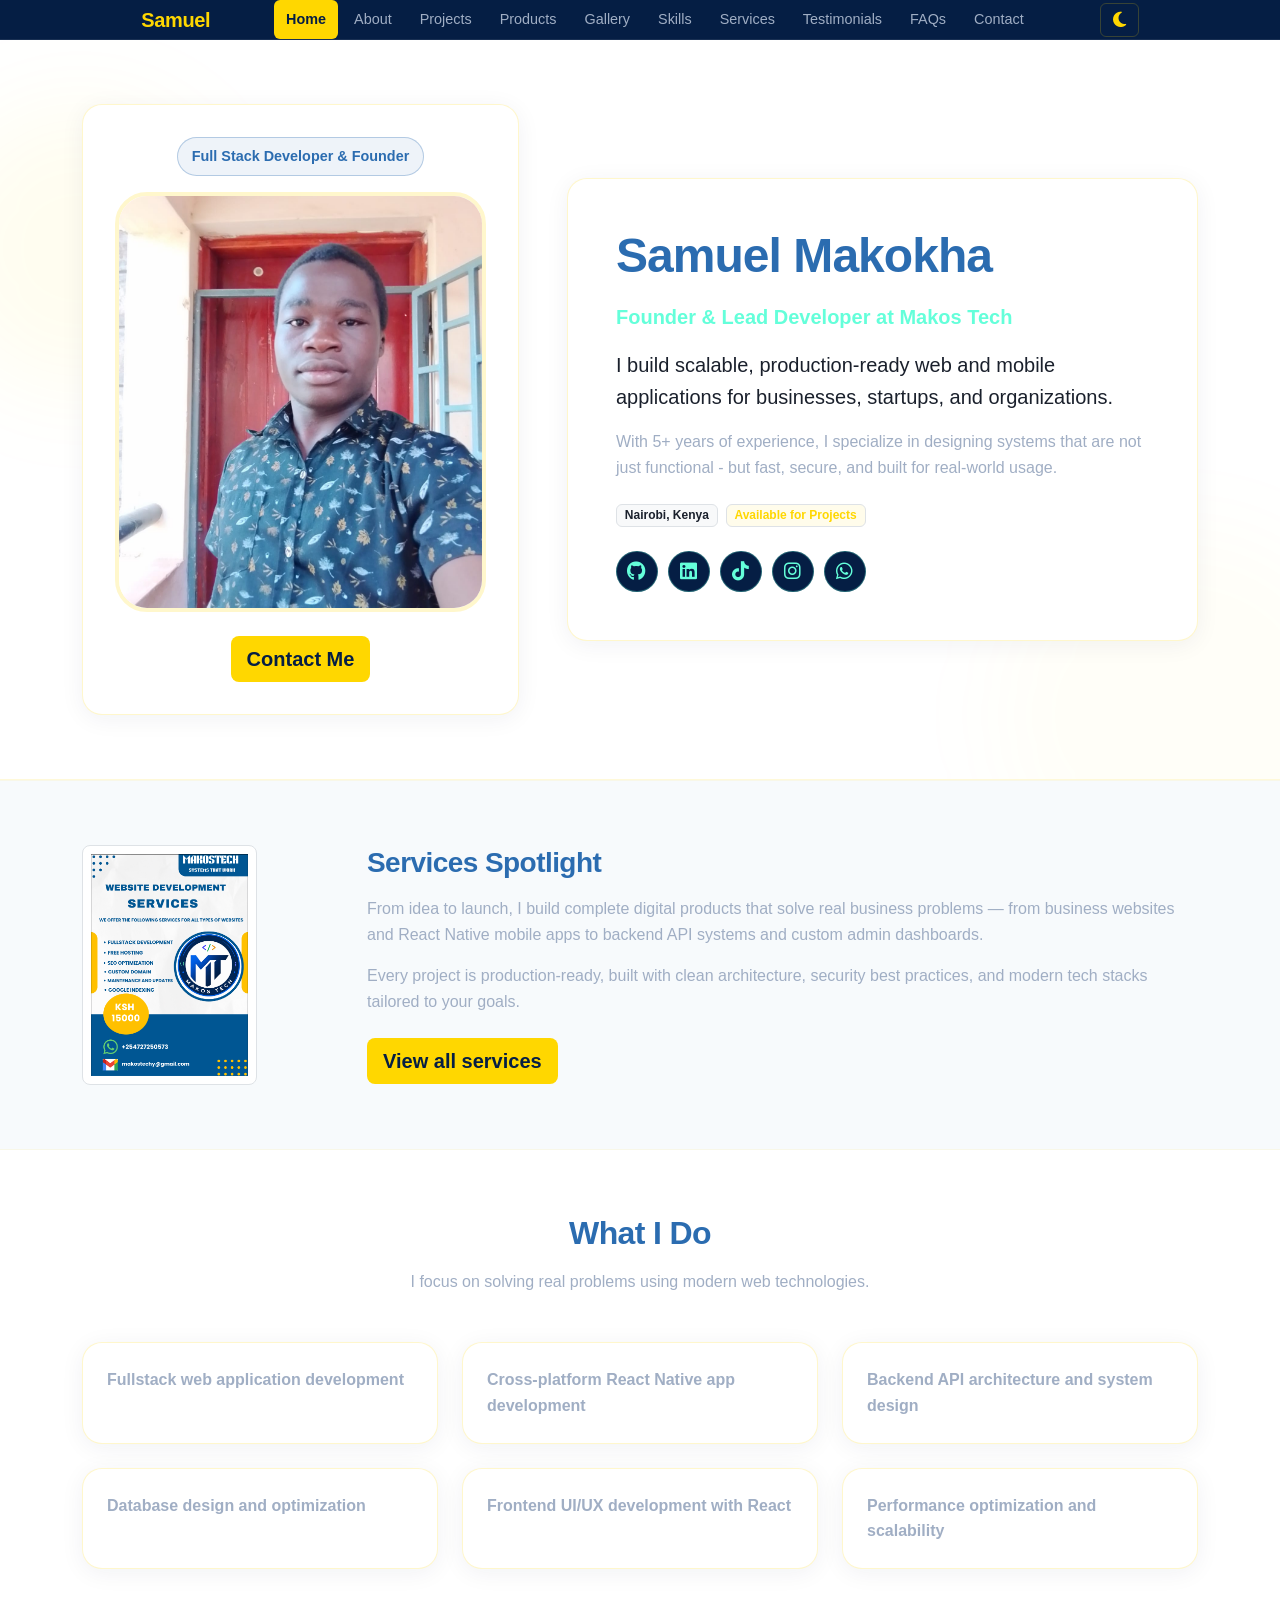
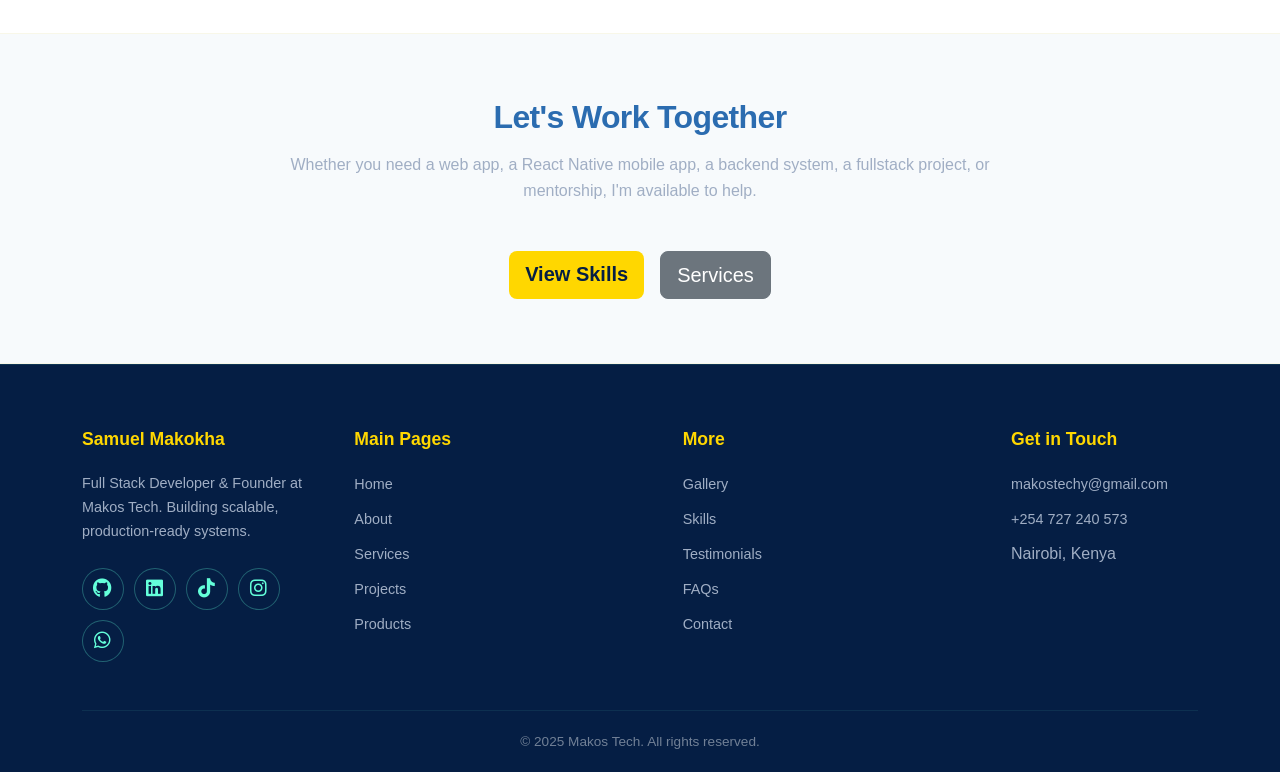
==== commit 702955a2: "move the toggle to the right side" ====
--- a/index.html
+++ b/index.html
@@ -19,9 +19,6 @@
         <span></span>
         <span></span>
       </label>
-      <button id="theme-toggle" class="theme-toggle" aria-label="Toggle dark mode">
-        <i class="fa-solid fa-moon"></i>
-      </button>
       <div class="nav-menu">
         <ul class="nav-list">
           <li class="nav-item"><a class="nav-link is-active" href="index.html">Home</a></li>
@@ -36,6 +33,9 @@
           <li class="nav-item"><a class="nav-link" href="contact.html">Contact</a></li>
         </ul>
       </div>
+      <button id="theme-toggle" class="theme-toggle" aria-label="Toggle dark mode">
+        <i class="fa-solid fa-moon"></i>
+      </button>
     </div>
   </nav>
   <main>
--- a/style.css
+++ b/style.css
@@ -661,10 +661,6 @@
     text-align: center;
   }
 
-  .theme-toggle {
-    order: 10;
-  }
-
   .nav-list {
     flex-direction: column;
     align-items: stretch;
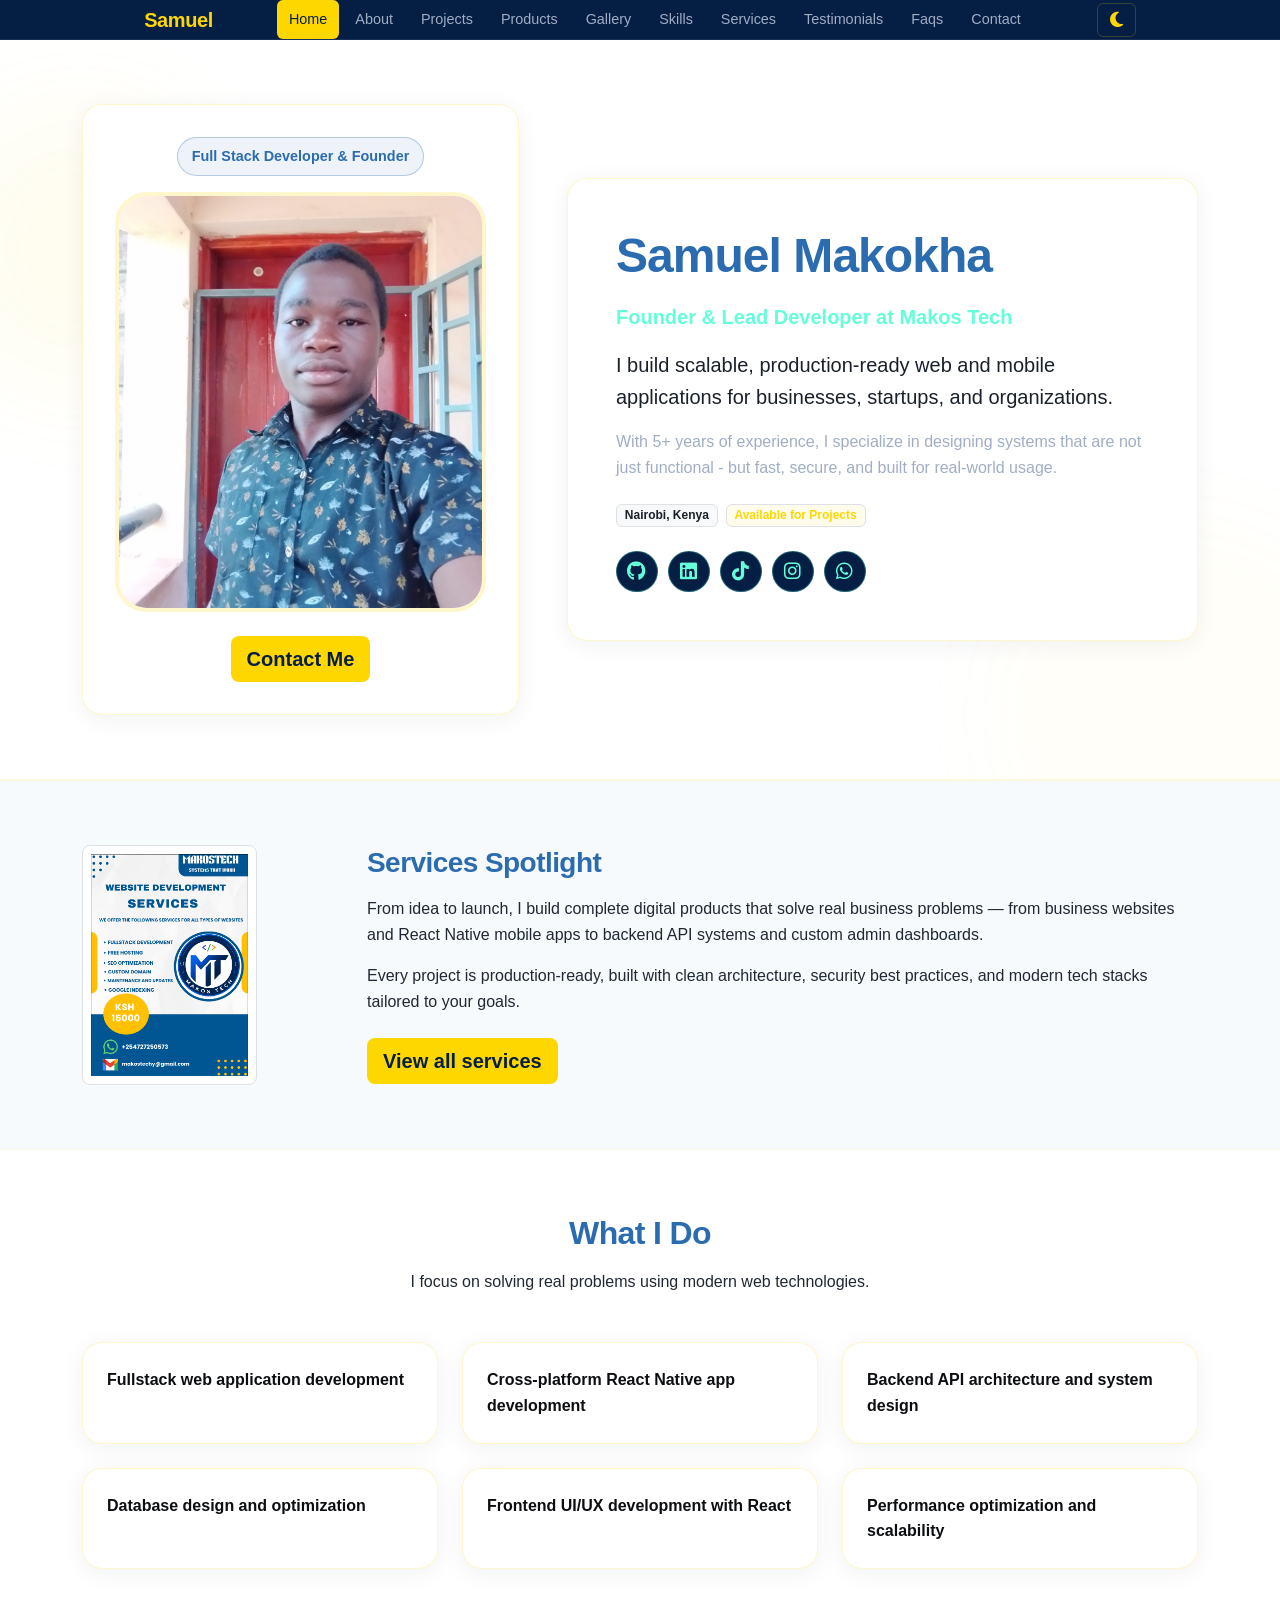
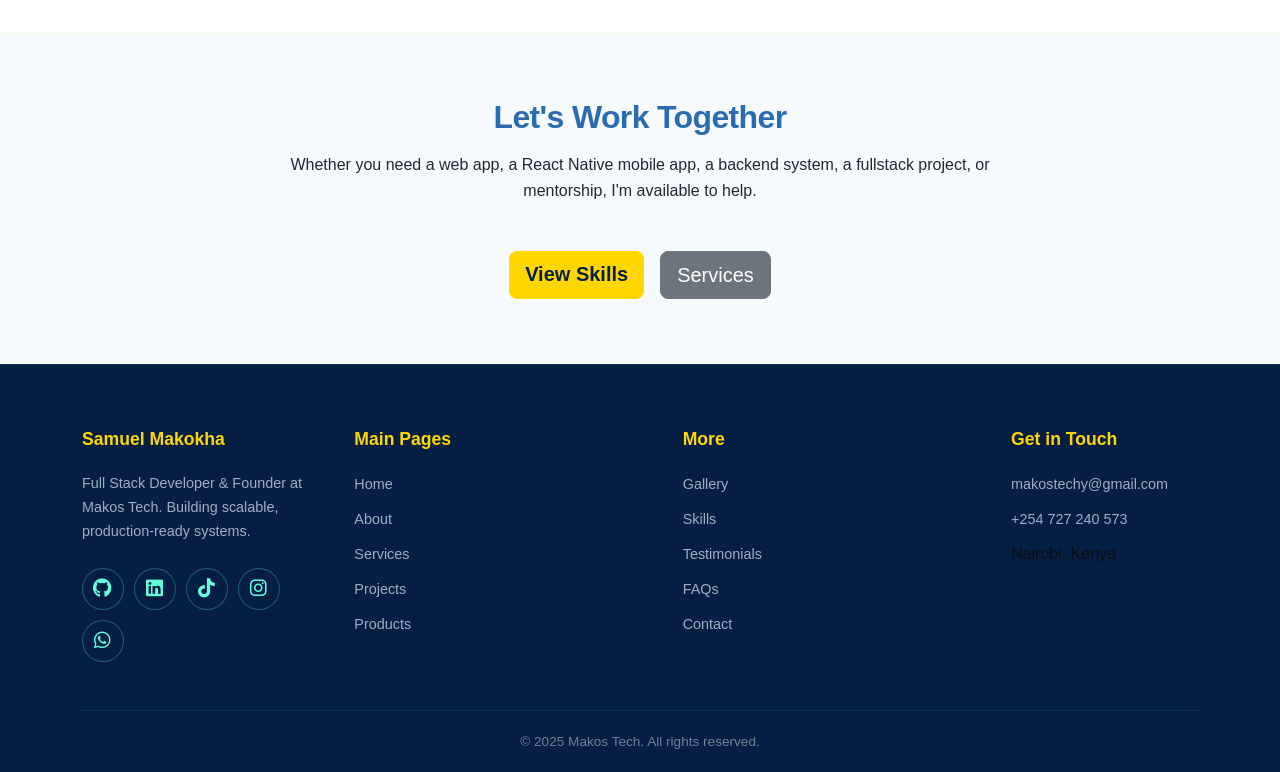
==== commit 09163210: "ensured all files have working links and buttons" ====
--- a/index.html
+++ b/index.html
@@ -29,7 +29,7 @@
           <li class="nav-item"><a class="nav-link" href="skills.html">Skills</a></li>
           <li class="nav-item"><a class="nav-link" href="services.html">Services</a></li>
           <li class="nav-item"><a class="nav-link" href="testimonials.html">Testimonials</a></li>
-          <li class="nav-item"><a class="nav-link" href="faqs.html">FAQs</a></li>
+          <li class="nav-item"><a class="nav-link" href="faqs.html">Faqs</a></li>
           <li class="nav-item"><a class="nav-link" href="contact.html">Contact</a></li>
         </ul>
       </div>
--- a/style.css
+++ b/style.css
@@ -1,4 +1,4 @@
-/* ---Base Styles--- */
+/* ---I set up the base styles here--- */
 * {
   box-sizing: border-box;
   margin: 0;
@@ -8,7 +8,7 @@
 
 body {
   background: #ffffff;
-  color: #a0aec4;
+  color: #0c0e11;
   line-height: 1.6;
 }
 
@@ -22,7 +22,7 @@
   color: #ffd700;
 }
 
-/* ---Navbar Styles--- */
+/* ---I added the sticky navbar here--- */
 .nav {
   background: #051e44;
   border-bottom: 1px solid rgba(255, 255, 255, 0.08);
@@ -103,7 +103,7 @@
 .nav-link.is-active {
   background: #ffd700;
   color: #051e44;
-  font-weight: 600;
+  font-weight: 500;
 }
 
 .nav-check {
@@ -136,7 +136,7 @@
   width: 20px;
 }
 
-/* ---Section Styles--- */
+/* ---I defined section spacing here--- */
 .section-block {
   padding: 4rem 0;
 }
@@ -152,10 +152,10 @@
 }
 
 .section-subtitle {
-  color: #a0aec4;
-}
-
-/* ---Hero Styles--- */
+  color: #202835;
+}
+
+/* ---I styled the hero section here--- */
 .hero-section {
   background: #ffffff;
   border-bottom: 1px solid rgba(255, 215, 0, 0.15);
@@ -218,7 +218,7 @@
   width: 100%;
 }
 
-/* ---Cards & Components--- */
+/* ---I added card hover animations here--- */
 .pill {
   align-items: center;
   background: rgba(255, 215, 0, 0.08);
@@ -300,7 +300,7 @@
 }
 
 
-/* ---Unified Utilities--- */
+/* ---I created unified pill styles here--- */
 .pill-teal {
   background: rgba(43, 108, 176, 0.08);
   border-color: rgba(43, 108, 176, 0.3);
@@ -325,7 +325,7 @@
   max-width: 720px;
 }
 
-/* ---Utility Classes--- */
+/* ---I added background and text utilities here--- */
 .bg-blue-soft {
   background: #f7fafc;
   border-bottom: 1px solid rgba(255, 215, 0, 0.08);
@@ -374,7 +374,7 @@
   font-weight: 600;
 }
 
-/* ---Lists--- */
+/* ---I styled the checklist lists here--- */
 .list-check {
   list-style: none;
   padding-left: 0;
@@ -402,7 +402,7 @@
   margin-bottom: 0.35rem;
 }
 
-/* ---Social Links--- */
+/* ---I added social link buttons here--- */
 .social-links {
   display: flex;
   flex-wrap: wrap;
@@ -432,7 +432,7 @@
   transform: translateY(-2px);
 }
 
-/* ---FAQs Accordion--- */
+/* ---I styled the accordion here--- */
 .accordion-button {
   color: #1a202c;
   font-size: 1rem;
@@ -450,7 +450,7 @@
   border-color: #ffd700;
 }
 
-/* ---Contact Form--- */
+/* ---I styled the contact form here--- */
 .form-control,
 .form-select {
   border: 1px solid rgba(255, 215, 0, 0.2);
@@ -471,7 +471,7 @@
   margin-bottom: 0.35rem;
 }
 
-/* ---Buttons--- */
+/* ---I added button variants here--- */
 .btn-primary {
   background: #ffd700;
   border: none;
@@ -516,7 +516,7 @@
   color: #ffffff;
 }
 
-/* ---Scroll To Top--- */
+/* ---I added the scroll-to-top button here--- */
 #scrollTopBtn {
   background: #051e44;
   border: 2px solid #64ffda;
@@ -543,7 +543,7 @@
   transform: translateY(-2px);
 }
 
-/* ---Footer--- */
+/* ---I styled the footer here--- */
 .site-footer {
   background: #051e44;
   border-top: 1px solid rgba(100, 255, 218, 0.1);
@@ -606,7 +606,7 @@
   margin: 0;
 }
 
-/* ---Responsive--- */
+/* ---I added responsive breakpoints here--- */
 @media (max-width: 768px) {
   #scrollTopBtn {
     bottom: 1.25rem;
@@ -622,6 +622,14 @@
 
   .nav-brand {
     margin-right: auto;
+  }
+
+  .nav-toggle {
+    order: 2;
+  }
+
+  .theme-toggle {
+    order: 1;
   }
 
   .nav-toggle {
@@ -712,7 +720,7 @@
   }
 }
 
-/* ---Dark Mode Styles--- */
+/* ---I added dark mode toggle styles here--- */
 body.dark-mode {
   background: #0a1128;
   color: #e2e8f0;
@@ -823,4 +831,4 @@
   border-color: rgba(255, 215, 0, 0.15);
 }
 
-/* ---Theme Toggle Responsive--- */
+/* ---I adjusted the toggle for mobile here--- */
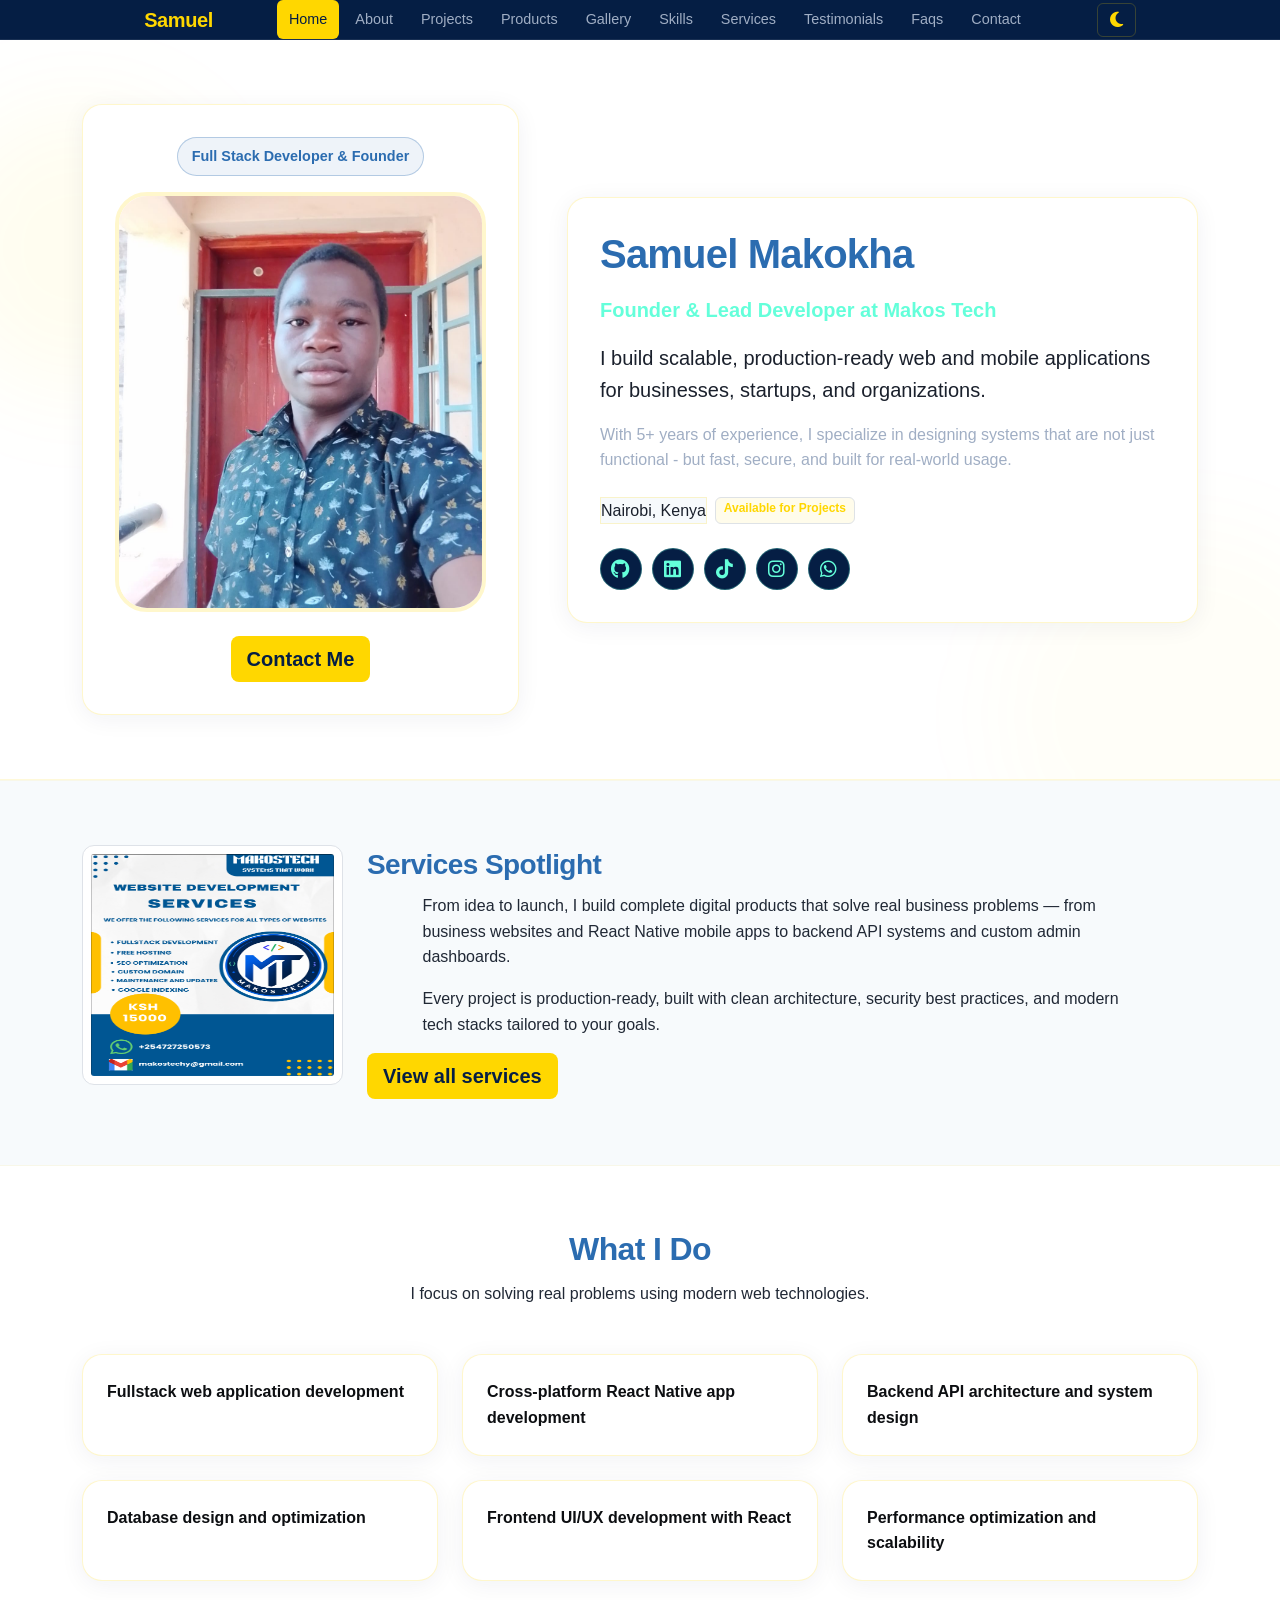
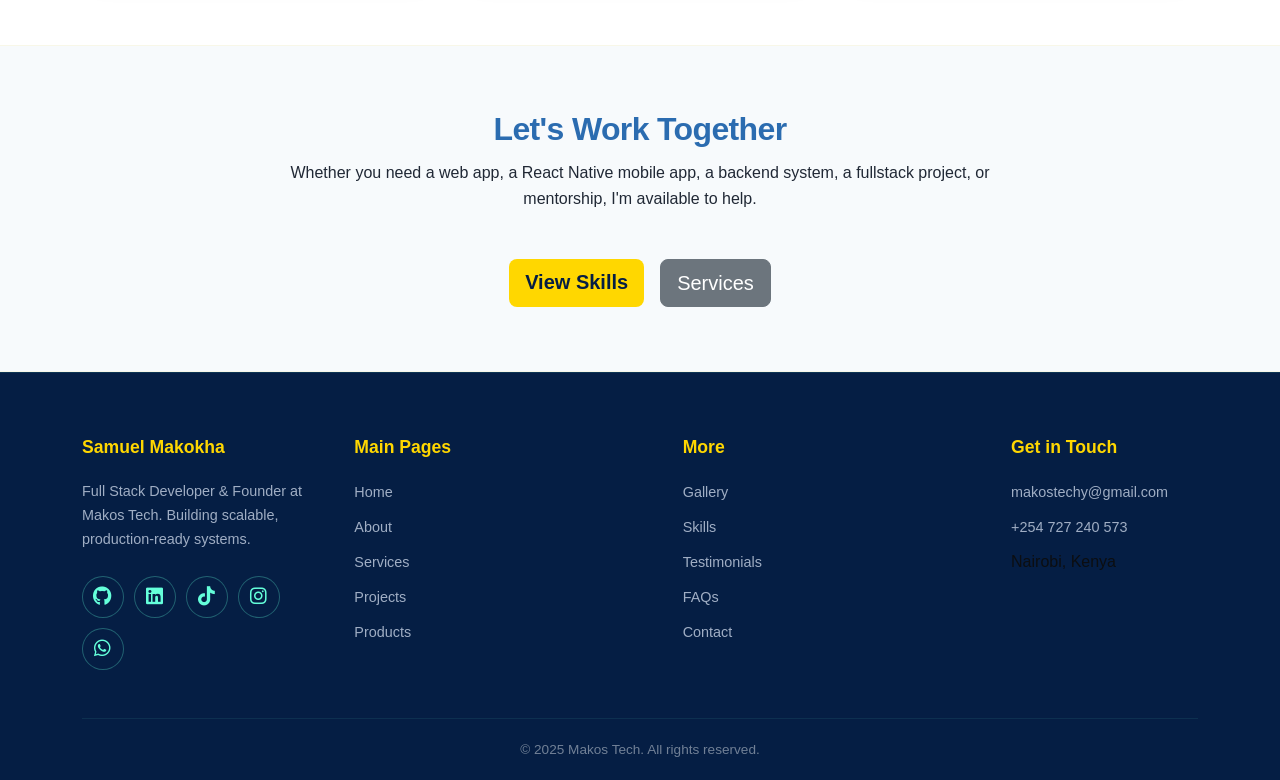
==== commit dcf264d3: "dark mode to override" ====
--- a/index.html
+++ b/index.html
@@ -45,21 +45,21 @@
           <div class="col-lg-5">
             <div class="hero-left-card">
               <span class="pill pill-teal">Full Stack Developer & Founder</span>
-              <img src="images/profile.jpeg" alt="Samuel Makokha" class="hero-image mb-4">
+              <img src="images/profile.jpeg" alt="Samuel Makokha" class="hero-image">
               <a class="btn btn-primary btn-lg" href="contact.html">Contact Me </a>
             </div>
           </div>
 
           <div class="col-lg-7">
-            <div class="hero-right-card p-4 p-md-5">
-              <h1 class="section-heading display-5 fw-bold mb-3">Samuel Makokha</h1>
-              <p class="lead text-blue fw-semibold mb-3">Founder & Lead Developer at Makos Tech</p>
-              <p class="fs-5 text-dark mb-3">I build scalable, production-ready web and mobile applications for businesses,
+            <div class="hero-right-card card-pad-lg">
+              <h1 class="section-heading heading-xl">Samuel Makokha</h1>
+              <p class="body-lead">Founder & Lead Developer at Makos Tech</p>
+              <p class="body-lg">I build scalable, production-ready web and mobile applications for businesses,
                  startups, and organizations.</p>
-              <p class="fs-6 text-secondary mb-4">With 5+ years of experience, I specialize in designing systems that are not just functional - but fast, secure, and built for real-world usage.</p>
+              <p class="body-muted-lg">With 5+ years of experience, I specialize in designing systems that are not just functional - but fast, secure, and built for real-world usage.</p>
 
-              <div class="d-flex flex-wrap gap-2 mb-4">
-                <span class="badge bg-light text-dark border">Nairobi, Kenya</span>
+              <div class="badge-group">
+                <span class="badge-light">Nairobi, Kenya</span>
                 <span class="badge border badge-gold">Available for Projects</span>
               </div>
 
@@ -80,42 +80,42 @@
       <div class="container">
         <div class="row align-items-center g-4">
           <div class="col-lg-3">
-            <img src="images/services.png" alt="Services overview" class="img-fluid rounded-3 border bg-white p-2">
+            <img src="images/services.png" alt="Services overview" class="card-img img-frame">
           </div>
           <div class="col-lg-9">
-            <h2 class="section-heading h3 mb-3">Services Spotlight</h2>
-            <p class="section-subtitle mb-3">From idea to launch, I build complete digital products that solve real business problems — from business websites and React Native mobile apps to backend API systems and custom admin dashboards.</p>
-            <p class="section-subtitle mb-4">Every project is production-ready, built with clean architecture, security best practices, and modern tech stacks tailored to your goals.</p>
+            <h2 class="section-heading heading-lg">Services Spotlight</h2>
+            <p class="section-subtitle">From idea to launch, I build complete digital products that solve real business problems — from business websites and React Native mobile apps to backend API systems and custom admin dashboards.</p>
+            <p class="section-subtitle">Every project is production-ready, built with clean architecture, security best practices, and modern tech stacks tailored to your goals.</p>
             <a href="services.html" class="btn btn-primary btn-lg">View all services</a>
           </div>
         </div>
       </div>
     </section>
-    <section class="section-block bg-white">
+    <section class="section-block section-light">
       <div class="container">
-        <div class="text-center mb-5">
-          <h2 class="section-heading h2 mb-3">What I Do</h2>
-          <p class="section-subtitle subtitle-box">I focus on solving real problems using modern web technologies.</p>
+        <div class="section-header">
+          <h2 class="section-heading heading-2xl">What I Do</h2>
+          <p class="section-subtitle">I focus on solving real problems using modern web technologies.</p>
         </div>
 
         <div class="row g-4">
           <div class="col-md-6 col-lg-4">
-            <article class="soft-card p-4 h-100"><strong>Fullstack web application development</strong></article>
+            <article class="soft-card card-pad card-fill"><strong>Fullstack web application development</strong></article>
           </div>
           <div class="col-md-6 col-lg-4">
-            <article class="soft-card p-4 h-100"><strong>Cross-platform React Native app development</strong></article>
+            <article class="soft-card card-pad card-fill"><strong>Cross-platform React Native app development</strong></article>
           </div>
           <div class="col-md-6 col-lg-4">
-            <article class="soft-card p-4 h-100"><strong>Backend API architecture and system design</strong></article>
+            <article class="soft-card card-pad card-fill"><strong>Backend API architecture and system design</strong></article>
           </div>
           <div class="col-md-6 col-lg-4">
-            <article class="soft-card p-4 h-100"><strong>Database design and optimization</strong></article>
+            <article class="soft-card card-pad card-fill"><strong>Database design and optimization</strong></article>
           </div>
           <div class="col-md-6 col-lg-4">
-            <article class="soft-card p-4 h-100"><strong>Frontend UI/UX development with React</strong></article>
+            <article class="soft-card card-pad card-fill"><strong>Frontend UI/UX development with React</strong></article>
           </div>
           <div class="col-md-6 col-lg-4">
-            <article class="soft-card p-4 h-100"><strong>Performance optimization and scalability</strong></article>
+            <article class="soft-card card-pad card-fill"><strong>Performance optimization and scalability</strong></article>
           </div>
         </div>
       </div>
@@ -123,11 +123,11 @@
 
     <section class="section-block bg-blue-soft">
       <div class="container">
-        <div class="text-center mb-5">
-          <h2 class="section-heading h2 mb-3">Let's Work Together</h2>
-          <p class="section-subtitle subtitle-box">Whether you need a web app, a React Native mobile app, a backend system, a fullstack project, or mentorship, I'm available to help.</p>
+        <div class="section-header">
+          <h2 class="section-heading heading-2xl">Let's Work Together</h2>
+          <p class="section-subtitle">Whether you need a web app, a React Native mobile app, a backend system, a fullstack project, or mentorship, I'm available to help.</p>
         </div>
-        <div class="d-flex flex-column flex-md-row justify-content-center gap-3">
+        <div class="cta-group">
           <a class="btn btn-primary btn-lg" href="skills.html">View Skills</a>
           <a class="btn btn-secondary btn-lg" href="services.html">Services</a>
         </div>
--- a/style.css
+++ b/style.css
@@ -153,6 +153,9 @@
 
 .section-subtitle {
   color: #202835;
+  margin-bottom: 1rem;
+  margin-inline: auto;
+  max-width: 720px;
 }
 
 /* ---I styled the hero section here--- */
@@ -214,6 +217,7 @@
   border-radius: 2rem;
   height: 100%;
   max-height: 420px;
+  margin-bottom: 1.5rem;
   object-fit: cover;
   width: 100%;
 }
@@ -319,11 +323,6 @@
 .fill-90 { width: 90%; }
 .fill-92 { width: 92%; }
 .fill-95 { width: 95%; }
-
-.subtitle-box {
-  margin-inline: auto;
-  max-width: 720px;
-}
 
 /* ---I added background and text utilities here--- */
 .bg-blue-soft {
@@ -832,3 +831,274 @@
 }
 
 /* ---I adjusted the toggle for mobile here--- */
+
+/* ---Semantic typography scale--- */
+.heading-xl {
+  font-size: 2.5rem;
+  font-weight: 800;
+  color: #2b6cb0;
+  letter-spacing: -0.02em;
+  margin-bottom: 1rem;
+}
+
+.heading-2xl {
+  font-size: 2rem;
+  font-weight: 700;
+  color: #2b6cb0;
+  margin-bottom: 0.75rem;
+}
+
+.heading-lg {
+  font-size: 1.75rem;
+  font-weight: 700;
+  color: #2b6cb0;
+  margin-bottom: 0.75rem;
+}
+
+.heading-md {
+  font-size: 1.5rem;
+  font-weight: 700;
+  color: #2b6cb0;
+  margin-bottom: 0.5rem;
+}
+
+.heading-sm {
+  font-size: 1.25rem;
+  font-weight: 700;
+  color: #2b6cb0;
+  margin-bottom: 0.5rem;
+}
+
+.heading-xs {
+  font-size: 1rem;
+  font-weight: 700;
+  color: #2b6cb0;
+  margin-bottom: 0.5rem;
+}
+
+.body-lead {
+  font-size: 1.25rem;
+  font-weight: 600;
+  color: #64ffda;
+  margin-bottom: 1rem;
+}
+
+.body-lg {
+  font-size: 1.25rem;
+  color: #1a202c;
+  margin-bottom: 1rem;
+}
+
+.body-md {
+  font-size: 1rem;
+  color: #1a202c;
+  margin-bottom: 0.75rem;
+}
+
+.body-muted-lg {
+  font-size: 1rem;
+  color: #a0aec4;
+  margin-bottom: 1.5rem;
+}
+
+.body-muted-sm {
+  font-size: 1rem;
+  color: #a0aec4;
+  margin-bottom: 1rem;
+}
+
+.text-accent {
+  color: #ffd700 !important;
+}
+
+.text-accent-sm {
+  font-size: 0.875rem;
+  color: #ffd700 !important;
+  font-weight: 700;
+  margin-top: 0.5rem;
+}
+
+.text-muted-body {
+  color: #a0aec4 !important;
+  margin-bottom: 1rem;
+}
+
+.text-detail {
+  font-size: 0.875rem;
+  color: #718096;
+  margin-bottom: 0.5rem;
+}
+
+/* ---Semantic layout utilities--- */
+.section-header {
+  text-align: center;
+  margin-bottom: 3rem;
+}
+
+.section-light {
+  background: #ffffff;
+}
+
+.section-spacer {
+  margin-top: 3rem;
+}
+
+.main-pad {
+  margin-top: 1.5rem;
+}
+
+.body-lead-gold {
+  font-size: 1.25rem;
+  font-weight: 600;
+  color: #ffd700;
+  margin-bottom: 1rem;
+}
+
+.mt-sm {
+  margin-top: 0.5rem;
+}
+
+.divider {
+  border: 0;
+  border-top: 1px solid rgba(255, 215, 0, 0.2);
+  margin: 1.5rem 0;
+}
+
+/* ---Semantic card utilities--- */
+.card-pad {
+  padding: 1.5rem;
+}
+
+.card-pad-sm {
+  padding: 1rem;
+}
+
+.card-pad-lg {
+  padding: 2rem;
+}
+
+@media (max-width: 768px) {
+  .card-pad-lg {
+    padding: 1.5rem;
+  }
+}
+
+.card-fill {
+  height: 100%;
+}
+
+/* ---Semantic badge utilities--- */
+.badge-light {
+  background: #f7fafc;
+  border: 1px solid rgba(255, 215, 0, 0.2);
+  color: #1a202c;
+}
+
+/* ---Semantic image utilities--- */
+.card-img {
+  max-width: 100%;
+  height: auto;
+  border-radius: 0.75rem;
+  margin-bottom: 1rem;
+}
+
+.img-frame {
+  background: #ffffff;
+  border: 1px solid #dee2e8;
+  border-radius: 0.75rem;
+  padding: 0.5rem;
+  display: inline-block;
+}
+
+/* ---Semantic flex utilities--- */
+.badge-group {
+  display: flex;
+  flex-wrap: wrap;
+  gap: 0.5rem;
+  margin-bottom: 1.5rem;
+}
+
+.cta-group {
+  display: flex;
+  flex-direction: column;
+  gap: 1rem;
+  justify-content: center;
+}
+
+@media (min-width: 768px) {
+  .cta-group {
+    flex-direction: row;
+  }
+}
+
+/* ---Semantic info utilities--- */
+.info-group {
+  margin-bottom: 1.5rem;
+}
+
+.info-label {
+  font-weight: 700;
+  margin-bottom: 0.25rem;
+}
+
+.text-link {
+  text-decoration: none;
+  color: #2b6cb0;
+}
+
+.text-link:hover {
+  color: #ffd700;
+}
+
+.client-name {
+  margin-bottom: 0.5rem;
+}
+
+.feature-title {
+  font-weight: 700;
+  margin-bottom: 0.5rem;
+}
+
+/* ---Dark mode overrides for semantic classes--- */
+body.dark-mode .heading-xl,
+body.dark-mode .heading-2xl,
+body.dark-mode .heading-lg,
+body.dark-mode .heading-md,
+body.dark-mode .heading-sm,
+body.dark-mode .heading-xs {
+  color: #64ffda;
+}
+
+body.dark-mode .body-lead {
+  color: #64ffda;
+}
+
+body.dark-mode .body-lg,
+body.dark-mode .body-md,
+body.dark-mode .text-muted-body,
+body.dark-mode .body-muted-lg,
+body.dark-mode .body-muted-sm {
+  color: #e2e8f0 !important;
+}
+
+body.dark-mode .text-accent {
+  color: #ffd700 !important;
+}
+
+body.dark-mode .text-accent-sm {
+  color: #ffd700 !important;
+}
+
+body.dark-mode .badge-light {
+  background: rgba(100, 255, 218, 0.1);
+  border-color: rgba(100, 255, 218, 0.3);
+  color: #64ffda;
+}
+
+body.dark-mode .body-lead-gold {
+  color: #ffd700;
+}
+
+body.dark-mode .divider {
+  border-top-color: rgba(100, 255, 218, 0.3);
+}
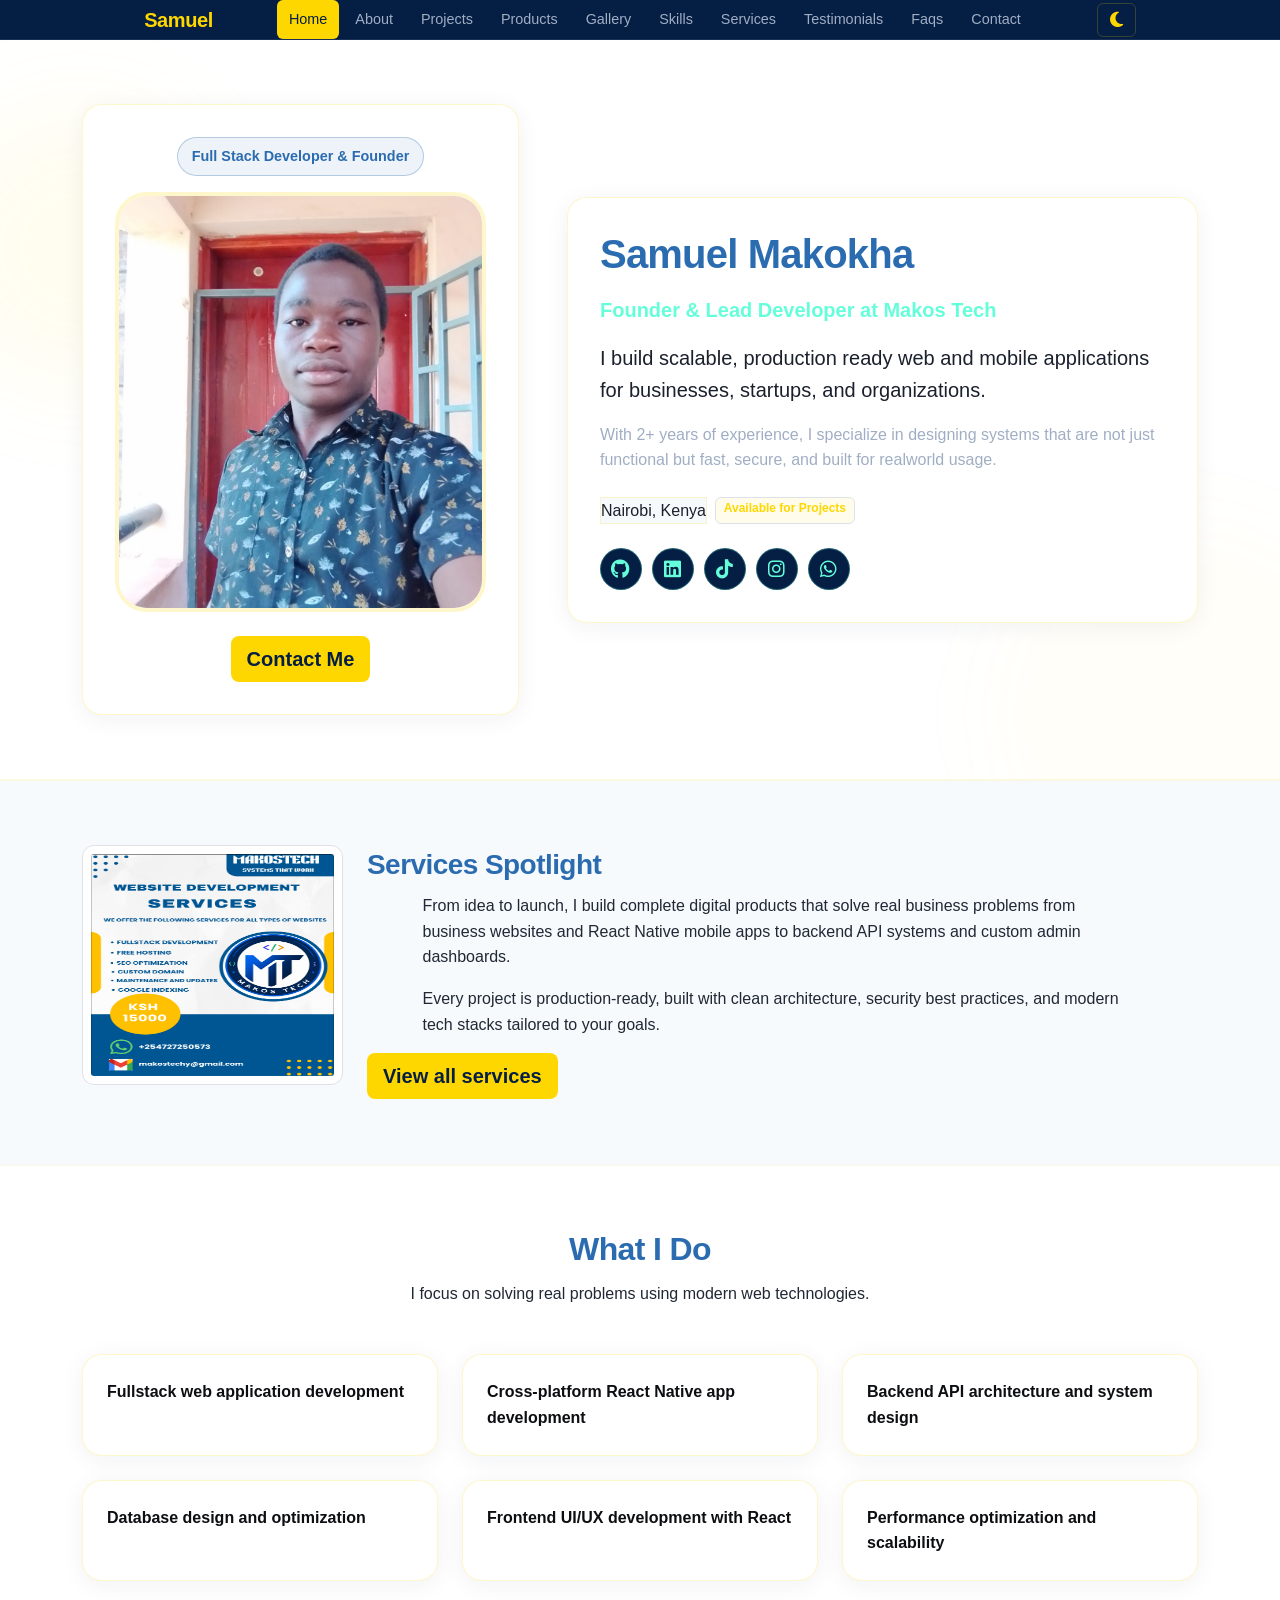
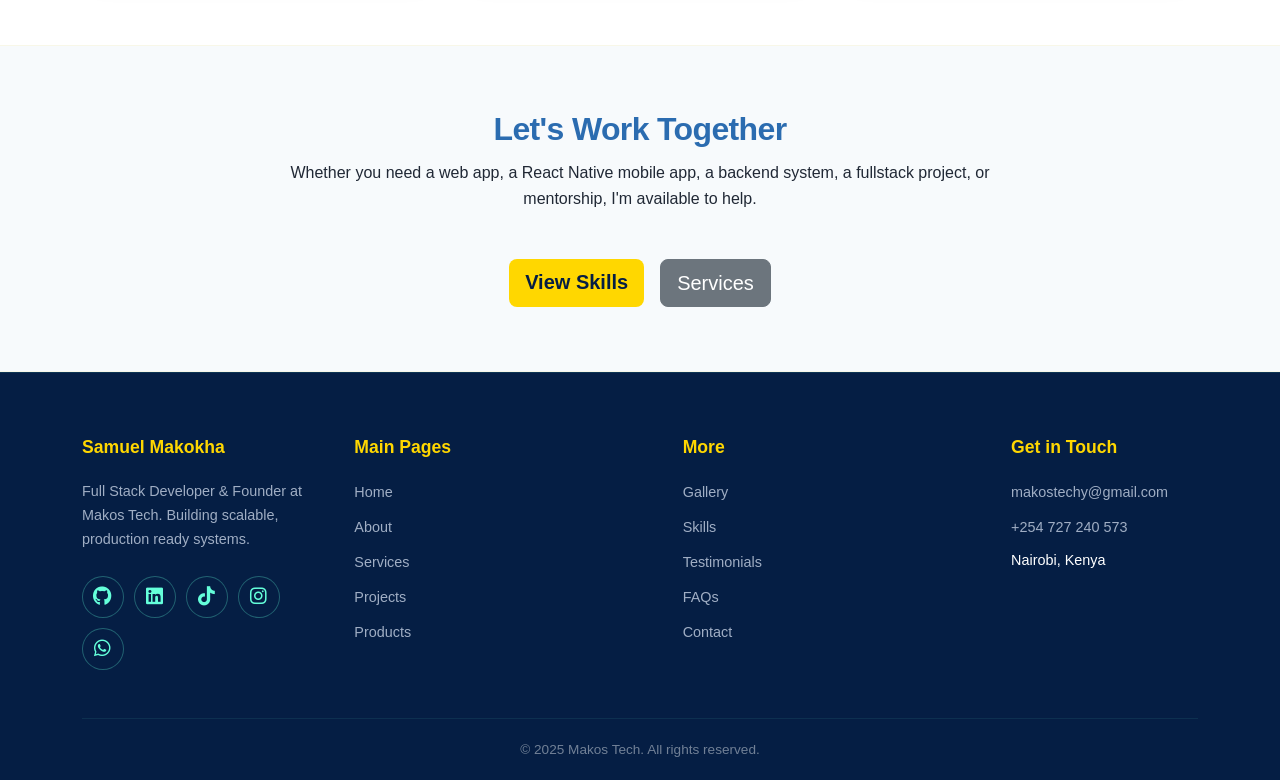
==== commit 761b5489: "made some subtitle more visible" ====
--- a/index.html
+++ b/index.html
@@ -54,9 +54,9 @@
             <div class="hero-right-card card-pad-lg">
               <h1 class="section-heading heading-xl">Samuel Makokha</h1>
               <p class="body-lead">Founder & Lead Developer at Makos Tech</p>
-              <p class="body-lg">I build scalable, production-ready web and mobile applications for businesses,
+              <p class="body-lg">I build scalable, production ready web and mobile applications for businesses,
                  startups, and organizations.</p>
-              <p class="body-muted-lg">With 5+ years of experience, I specialize in designing systems that are not just functional - but fast, secure, and built for real-world usage.</p>
+              <p class="body-muted-lg">With 2+ years of experience, I specialize in designing systems that are not just functional but fast, secure, and built for realworld usage.</p>
 
               <div class="badge-group">
                 <span class="badge-light">Nairobi, Kenya</span>
@@ -84,7 +84,7 @@
           </div>
           <div class="col-lg-9">
             <h2 class="section-heading heading-lg">Services Spotlight</h2>
-            <p class="section-subtitle">From idea to launch, I build complete digital products that solve real business problems — from business websites and React Native mobile apps to backend API systems and custom admin dashboards.</p>
+            <p class="section-subtitle">From idea to launch, I build complete digital products that solve real business problems from business websites and React Native mobile apps to backend API systems and custom admin dashboards.</p>
             <p class="section-subtitle">Every project is production-ready, built with clean architecture, security best practices, and modern tech stacks tailored to your goals.</p>
             <a href="services.html" class="btn btn-primary btn-lg">View all services</a>
           </div>
@@ -140,7 +140,7 @@
       <div class="footer-grid">
         <div class="footer-col">
           <h4 class="footer-heading">Samuel Makokha</h4>
-          <p class="footer-text">Full Stack Developer & Founder at Makos Tech. Building scalable, production-ready systems.</p>
+          <p class="footer-text">Full Stack Developer & Founder at Makos Tech. Building scalable, production ready systems.</p>
           <div class="social-links">
             <a class="social-link" href="https://github.com/makos-757" target="_blank" rel="noopener noreferrer" aria-label="GitHub"><i class="fa-brands fa-github"></i></a>
             <a class="social-link" href="https://www.linkedin.com/company/makos-tech/?viewAsMember=true" target="_blank" rel="noopener noreferrer" aria-label="LinkedIn"><i class="fa-brands fa-linkedin"></i></a>
@@ -177,7 +177,7 @@
           <ul class="footer-links">
             <li><a href="mailto:makostechy@gmail.com">makostechy@gmail.com</a></li>
             <li><a href="tel:+254727240573">+254 727 240 573</a></li>
-            <li>Nairobi, Kenya</li>
+            <li class="footer-item">Nairobi, Kenya</li>
           </ul>
         </div>
       </div>
--- a/style.css
+++ b/style.css
@@ -590,6 +590,12 @@
 .footer-links li a:hover {
   color: #64ffda;
   padding-left: 4px;
+}
+
+.footer-item {
+  color: #ffffff;
+  font-size: 0.9rem;
+  margin-bottom: 0.6rem;
 }
 
 .footer-bottom {
@@ -767,6 +773,10 @@
   color: #cbd5e0;
 }
 
+body.dark-mode .footer-item {
+  color: #e2e8f0;
+}
+
 body.dark-mode .nav-link:hover,
 body.dark-mode .nav-link:focus {
   background: rgba(100, 255, 218, 0.1);
@@ -1002,6 +1012,14 @@
   margin-bottom: 1rem;
 }
 
+.card-img-sm {
+  max-width: 80%;
+  max-height: 140px;
+  height: auto;
+  object-fit: contain;
+  margin: 0 auto 1rem;
+}
+
 .img-frame {
   background: #ffffff;
   border: 1px solid #dee2e8;
